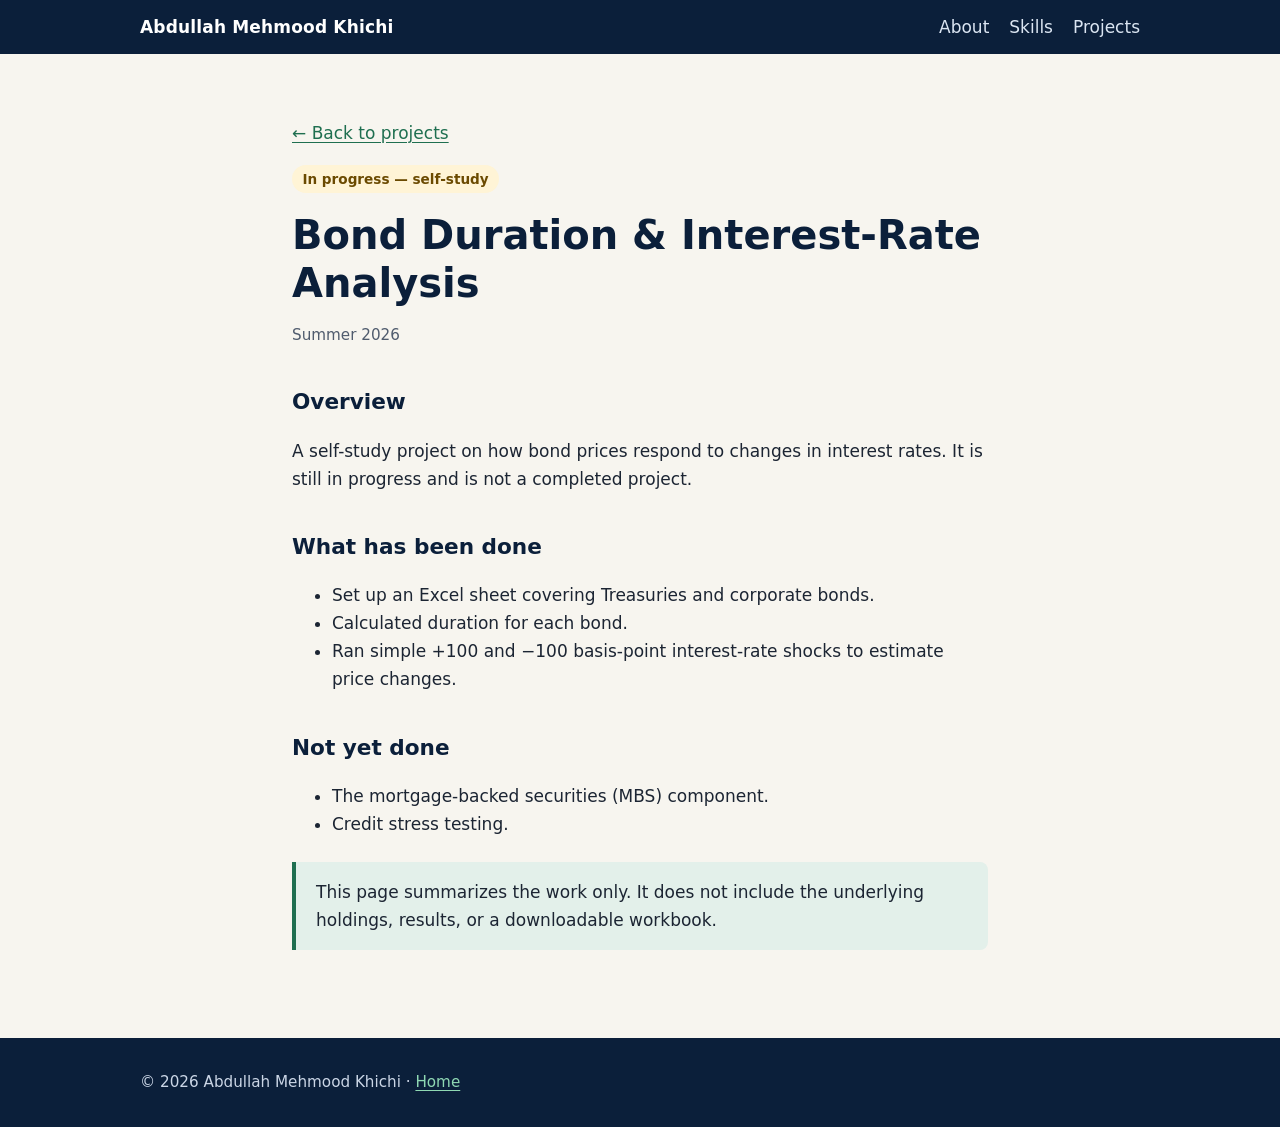
==== projects/bond-duration.html @ 3538b2a5 "Add portfolio site Co-Authored-By: Claude Sonnet 5.5 <noreply@anthropic.com>" ====
<!DOCTYPE html>
<html lang="en">
<head>
<meta charset="utf-8">
<meta name="viewport" content="width=device-width, initial-scale=1">
<title>Bond Duration &amp; Interest-Rate Analysis | Abdullah Mehmood Khichi</title>
<link rel="stylesheet" href="../styles.css">
</head>
<body>
<a class="skip" href="#main">Skip to content</a>
<header class="site">
  <div class="bar">
    <a class="brand" href="../index.html">Abdullah Mehmood Khichi</a>
    <nav aria-label="Main">
      <ul>
        <li><a href="../index.html#about">About</a></li>
        <li><a href="../index.html#skills">Skills</a></li>
        <li><a href="../index.html#projects">Projects</a></li>
      </ul>
    </nav>
  </div>
</header>
<main id="main">
<article class="page">
  <p><a href="../index.html#projects">← Back to projects</a></p>
  <span class="tag wip">In progress — self-study</span>
  <h1>Bond Duration &amp; Interest-Rate Analysis</h1>
  <p class="meta">Summer 2026</p>

  <h2>Overview</h2>
  <p>A self-study project on how bond prices respond to changes in interest rates. It is still in progress and is not a completed project.</p>

  <h2>What has been done</h2>
  <ul>
    <li>Set up an Excel sheet covering Treasuries and corporate bonds.</li>
    <li>Calculated duration for each bond.</li>
    <li>Ran simple +100 and −100 basis-point interest-rate shocks to estimate price changes.</li>
  </ul>

  <h2>Not yet done</h2>
  <ul>
    <li>The mortgage-backed securities (MBS) component.</li>
    <li>Credit stress testing.</li>
  </ul>

  <div class="note">This page summarizes the work only. It does not include the underlying holdings, results, or a downloadable workbook.</div>
</article>
</main>
<footer><div class="wrap">© 2026 Abdullah Mehmood Khichi · <a href="../index.html">Home</a></div></footer>
</body>
</html>
---- styles.css ----
:root{--navy:#0b1f3a;--navy-2:#16325c;--paper:#f7f5ef;--card:#ffffff;--ink:#1c2533;--muted:#505c6e;--green:#1f6f50;--green-soft:#e3f0ea;--line:#d9d6cc;--max:1040px}
*{box-sizing:border-box}
html{scroll-behavior:smooth;scroll-padding-top:5rem}
body{margin:0;background:var(--paper);color:var(--ink);font:1.0625rem/1.65 system-ui,-apple-system,"Segoe UI",Roboto,sans-serif}
a{color:var(--green);text-underline-offset:3px}
a:hover{color:var(--navy)}
:focus-visible{outline:3px solid #2d8f6a;outline-offset:3px;border-radius:3px}
.skip{position:absolute;left:-999px;top:0;background:var(--green);color:#fff;padding:.6rem 1rem;z-index:20}
.skip:focus{left:0}
header.site{position:sticky;top:0;background:var(--navy);z-index:10}
.bar{max-width:var(--max);margin:0 auto;padding:.8rem 1.25rem;display:flex;flex-wrap:wrap;gap:.5rem 1.5rem;align-items:center;justify-content:space-between}
.brand{color:#fff;font-weight:700;text-decoration:none;letter-spacing:.01em}
nav ul{list-style:none;margin:0;padding:0;display:flex;gap:1.25rem;flex-wrap:wrap}
nav a{color:#dbe5f2;text-decoration:none;padding:.25rem 0;border-bottom:2px solid transparent}
nav a:hover,nav a[aria-current]{color:#fff;border-color:#6fcf9f}
.wrap{max-width:var(--max);margin:0 auto;padding:0 1.25rem}
.hero{background:var(--navy);color:#fff;padding:5rem 0 4.5rem}
.eyebrow{color:#8fd8b3;font-weight:600;letter-spacing:.12em;text-transform:uppercase;font-size:.85rem;margin:0 0 .75rem}
.hero h1{font-size:clamp(2.2rem,6vw,3.6rem);line-height:1.1;margin:0 0 1.25rem}
.hero p.lead{font-size:clamp(1.1rem,2.4vw,1.35rem);max-width:46rem;margin:0 0 2rem;color:#e6edf7}
.btn{display:inline-block;padding:.7rem 1.3rem;border-radius:6px;font-weight:600;text-decoration:none;border:2px solid #6fcf9f;color:#fff;margin:0 .6rem .6rem 0}
.btn.primary{background:#6fcf9f;color:var(--navy)}
.btn:hover{background:#fff;color:var(--navy);border-color:#fff}
section{padding:4rem 0}
section h2{font-size:1.9rem;color:var(--navy);margin:0 0 .4rem}
section h2::after{content:"";display:block;width:3rem;height:4px;background:var(--green);margin-top:.5rem;border-radius:2px}
.intro{color:var(--muted);margin:1rem 0 2rem;max-width:44rem}
.grid{display:grid;gap:1.25rem;grid-template-columns:repeat(auto-fit,minmax(260px,1fr))}
.card{background:var(--card);border:1px solid var(--line);border-radius:10px;padding:1.5rem}
.card h3{margin:0 0 .75rem;color:var(--navy);font-size:1.15rem}
.card ul{margin:0;padding-left:1.15rem}
.card li{margin:.35rem 0}
.alt{background:#fff;border-block:1px solid var(--line)}
.tag{display:inline-block;background:var(--green-soft);color:#14573d;font-size:.85rem;font-weight:600;padding:.2rem .65rem;border-radius:999px;margin:0 .4rem .6rem 0}
.tag.wip{background:#fff4d6;color:#6b4a00}
.meta{color:var(--muted);font-size:.95rem;margin:0 0 .75rem}
footer{background:var(--navy);color:#cbd6e6;padding:2rem 0;font-size:.95rem}
footer a{color:#8fd8b3}
article.page{max-width:46rem;margin:0 auto;padding:3rem 1.25rem 4rem}
article.page h1{color:var(--navy);font-size:clamp(1.8rem,5vw,2.5rem);line-height:1.2;margin:.5rem 0 1rem}
article.page h2{font-size:1.35rem;color:var(--navy);margin:2.25rem 0 .5rem}
article.page h2::after{display:none}
.note{background:var(--green-soft);border-left:4px solid var(--green);padding:1rem 1.25rem;border-radius:0 8px 8px 0;margin:1.5rem 0}
@media (max-width:600px){section{padding:3rem 0}.hero{padding:3.5rem 0 3rem}.bar{flex-direction:column;align-items:flex-start}}
@media (prefers-reduced-motion:reduce){html{scroll-behavior:auto}}
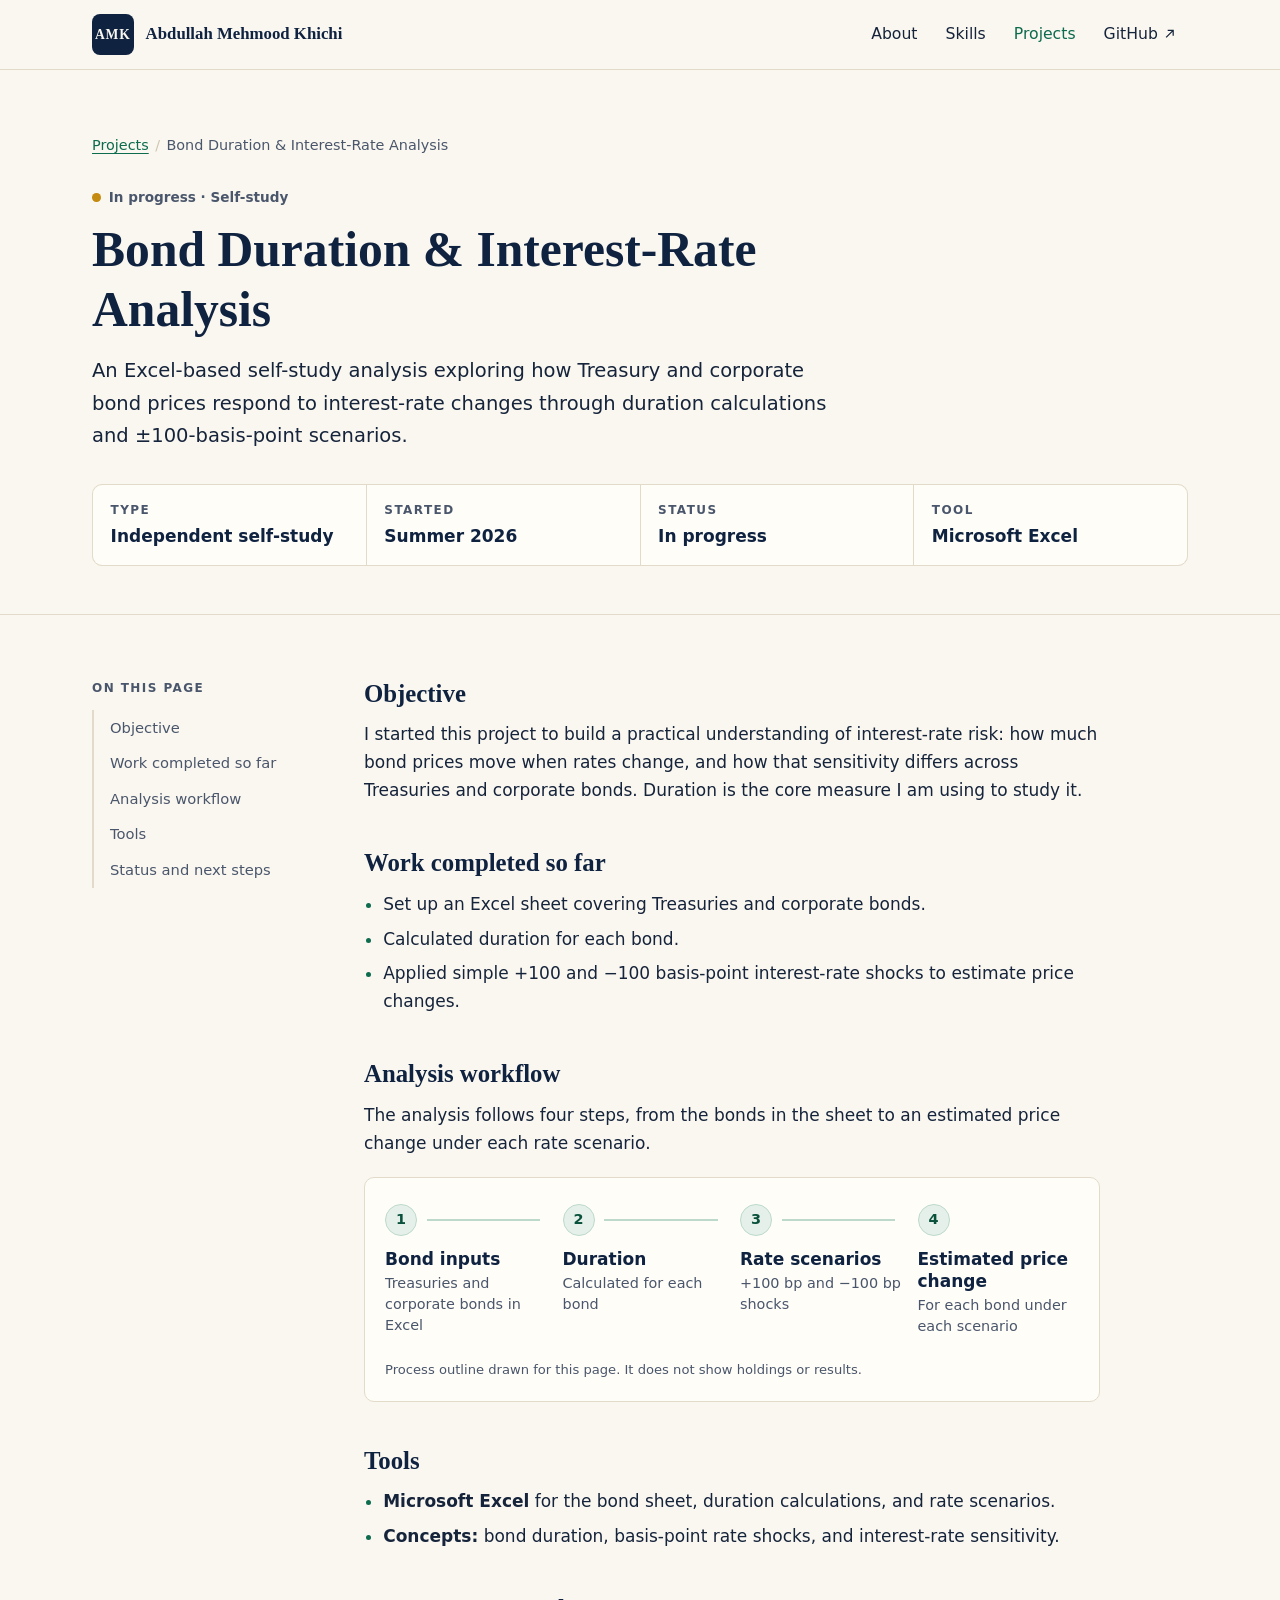
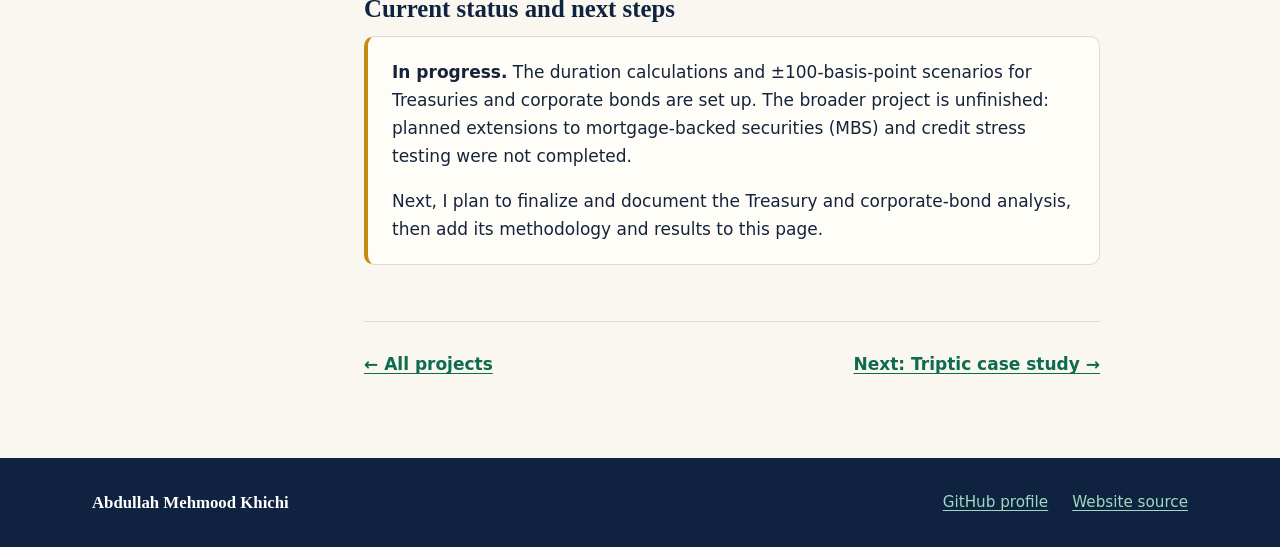
==== commit 0fe29ffd: "Redesign portfolio and expand project case studies Co-Authored-By: Claude Opus 5.5 <noreply@anthropi" ====
--- a/projects/bond-duration.html
+++ b/projects/bond-duration.html
@@ -4,48 +4,124 @@
 <meta charset="utf-8">
 <meta name="viewport" content="width=device-width, initial-scale=1">
 <title>Bond Duration &amp; Interest-Rate Analysis | Abdullah Mehmood Khichi</title>
+<meta name="description" content="Case study: an in-progress Excel self-study on how Treasury and corporate bond prices respond to interest-rate changes.">
+<link rel="icon" href="../favicon.svg" type="image/svg+xml">
 <link rel="stylesheet" href="../styles.css">
 </head>
 <body>
-<a class="skip" href="#main">Skip to content</a>
-<header class="site">
-  <div class="bar">
-    <a class="brand" href="../index.html">Abdullah Mehmood Khichi</a>
-    <nav aria-label="Main">
-      <ul>
+<a class="skip-link" href="#main">Skip to content</a>
+
+<header class="site-header">
+  <div class="container header-inner">
+    <a class="brand" href="../index.html">
+      <span class="monogram" aria-hidden="true">AMK</span>
+      <span class="brand-name">Abdullah Mehmood Khichi</span>
+    </a>
+    <nav aria-label="Primary">
+      <ul class="nav-list">
         <li><a href="../index.html#about">About</a></li>
         <li><a href="../index.html#skills">Skills</a></li>
-        <li><a href="../index.html#projects">Projects</a></li>
+        <li><a href="../index.html#projects" aria-current="page">Projects</a></li>
+        <li><a href="https://github.com/abdullahmehmood171">GitHub <svg viewBox="0 0 16 16" fill="none" stroke="currentColor" stroke-width="1.6" aria-hidden="true"><path d="M6 3h7v7M13 3 4 12"/></svg></a></li>
       </ul>
     </nav>
   </div>
 </header>
+
 <main id="main">
-<article class="page">
-  <p><a href="../index.html#projects">← Back to projects</a></p>
-  <span class="tag wip">In progress — self-study</span>
-  <h1>Bond Duration &amp; Interest-Rate Analysis</h1>
-  <p class="meta">Summer 2026</p>
+  <div class="case-hero">
+    <div class="container">
+      <nav class="breadcrumb" aria-label="Breadcrumb">
+        <ol>
+          <li><a href="../index.html#projects">Projects</a></li>
+          <li aria-current="page">Bond Duration &amp; Interest-Rate Analysis</li>
+        </ol>
+      </nav>
+      <p class="status status-progress">In progress · Self-study</p>
+      <h1>Bond Duration &amp; Interest-Rate Analysis</h1>
+      <p class="case-lede">An Excel-based self-study analysis exploring how Treasury and corporate bond prices respond to interest-rate changes through duration calculations and ±100-basis-point scenarios.</p>
+      <dl class="facts">
+        <div><dt>Type</dt><dd>Independent self-study</dd></div>
+        <div><dt>Started</dt><dd>Summer 2026</dd></div>
+        <div><dt>Status</dt><dd>In progress</dd></div>
+        <div><dt>Tool</dt><dd>Microsoft Excel</dd></div>
+      </dl>
+    </div>
+  </div>
 
-  <h2>Overview</h2>
-  <p>A self-study project on how bond prices respond to changes in interest rates. It is still in progress and is not a completed project.</p>
+  <div class="container case-layout">
+    <nav class="toc" aria-label="On this page">
+      <p>On this page</p>
+      <ol>
+        <li><a href="#objective">Objective</a></li>
+        <li><a href="#work">Work completed so far</a></li>
+        <li><a href="#workflow">Analysis workflow</a></li>
+        <li><a href="#tools">Tools</a></li>
+        <li><a href="#status">Status and next steps</a></li>
+      </ol>
+    </nav>
 
-  <h2>What has been done</h2>
-  <ul>
-    <li>Set up an Excel sheet covering Treasuries and corporate bonds.</li>
-    <li>Calculated duration for each bond.</li>
-    <li>Ran simple +100 and −100 basis-point interest-rate shocks to estimate price changes.</li>
-  </ul>
+    <div class="case-content">
+      <section class="case-section" id="objective" aria-labelledby="objective-h">
+        <h2 id="objective-h">Objective</h2>
+        <p>I started this project to build a practical understanding of interest-rate risk: how much bond prices move when rates change, and how that sensitivity differs across Treasuries and corporate bonds. Duration is the core measure I am using to study it.</p>
+      </section>
 
-  <h2>Not yet done</h2>
-  <ul>
-    <li>The mortgage-backed securities (MBS) component.</li>
-    <li>Credit stress testing.</li>
-  </ul>
+      <section class="case-section" id="work" aria-labelledby="work-h">
+        <h2 id="work-h">Work completed so far</h2>
+        <ul>
+          <li>Set up an Excel sheet covering Treasuries and corporate bonds.</li>
+          <li>Calculated duration for each bond.</li>
+          <li>Applied simple +100 and −100 basis-point interest-rate shocks to estimate price changes.</li>
+        </ul>
+      </section>
 
-  <div class="note">This page summarizes the work only. It does not include the underlying holdings, results, or a downloadable workbook.</div>
-</article>
+      <section class="case-section" id="workflow" aria-labelledby="workflow-h">
+        <h2 id="workflow-h">Analysis workflow</h2>
+        <p>The analysis follows four steps, from the bonds in the sheet to an estimated price change under each rate scenario.</p>
+        <figure class="diagram">
+          <ol class="flow flow-wide">
+            <li><div><strong>Bond inputs</strong><span>Treasuries and corporate bonds in Excel</span></div></li>
+            <li><div><strong>Duration</strong><span>Calculated for each bond</span></div></li>
+            <li><div><strong>Rate scenarios</strong><span>+100 bp and −100 bp shocks</span></div></li>
+            <li><div><strong>Estimated price change</strong><span>For each bond under each scenario</span></div></li>
+          </ol>
+          <figcaption>Process outline drawn for this page. It does not show holdings or results.</figcaption>
+        </figure>
+      </section>
+
+      <section class="case-section" id="tools" aria-labelledby="tools-h">
+        <h2 id="tools-h">Tools</h2>
+        <ul>
+          <li><strong>Microsoft Excel</strong> for the bond sheet, duration calculations, and rate scenarios.</li>
+          <li><strong>Concepts:</strong> bond duration, basis-point rate shocks, and interest-rate sensitivity.</li>
+        </ul>
+      </section>
+
+      <section class="case-section" id="status" aria-labelledby="status-h">
+        <h2 id="status-h">Current status and next steps</h2>
+        <div class="status-panel">
+          <p><strong>In progress.</strong> The duration calculations and ±100-basis-point scenarios for Treasuries and corporate bonds are set up. The broader project is unfinished: planned extensions to mortgage-backed securities (MBS) and credit stress testing were not completed.</p>
+          <p>Next, I plan to finalize and document the Treasury and corporate-bond analysis, then add its methodology and results to this page.</p>
+        </div>
+      </section>
+
+      <nav class="case-nav" aria-label="Project navigation">
+        <a href="../index.html#projects">← All projects</a>
+        <a href="triptic.html">Next: Triptic case study →</a>
+      </nav>
+    </div>
+  </div>
 </main>
-<footer><div class="wrap">© 2026 Abdullah Mehmood Khichi · <a href="../index.html">Home</a></div></footer>
+
+<footer class="site-footer">
+  <div class="container footer-inner">
+    <p class="footer-name">Abdullah Mehmood Khichi</p>
+    <ul class="footer-links">
+      <li><a href="https://github.com/abdullahmehmood171">GitHub profile</a></li>
+      <li><a href="https://github.com/abdullahmehmood171/abdullahmehmood171.github.io">Website source</a></li>
+    </ul>
+  </div>
+</footer>
 </body>
 </html>
--- a/styles.css
+++ b/styles.css
@@ -1,45 +1,280 @@
-:root{--navy:#0b1f3a;--navy-2:#16325c;--paper:#f7f5ef;--card:#ffffff;--ink:#1c2533;--muted:#505c6e;--green:#1f6f50;--green-soft:#e3f0ea;--line:#d9d6cc;--max:1040px}
-*{box-sizing:border-box}
-html{scroll-behavior:smooth;scroll-padding-top:5rem}
-body{margin:0;background:var(--paper);color:var(--ink);font:1.0625rem/1.65 system-ui,-apple-system,"Segoe UI",Roboto,sans-serif}
-a{color:var(--green);text-underline-offset:3px}
-a:hover{color:var(--navy)}
-:focus-visible{outline:3px solid #2d8f6a;outline-offset:3px;border-radius:3px}
-.skip{position:absolute;left:-999px;top:0;background:var(--green);color:#fff;padding:.6rem 1rem;z-index:20}
-.skip:focus{left:0}
-header.site{position:sticky;top:0;background:var(--navy);z-index:10}
-.bar{max-width:var(--max);margin:0 auto;padding:.8rem 1.25rem;display:flex;flex-wrap:wrap;gap:.5rem 1.5rem;align-items:center;justify-content:space-between}
-.brand{color:#fff;font-weight:700;text-decoration:none;letter-spacing:.01em}
-nav ul{list-style:none;margin:0;padding:0;display:flex;gap:1.25rem;flex-wrap:wrap}
-nav a{color:#dbe5f2;text-decoration:none;padding:.25rem 0;border-bottom:2px solid transparent}
-nav a:hover,nav a[aria-current]{color:#fff;border-color:#6fcf9f}
-.wrap{max-width:var(--max);margin:0 auto;padding:0 1.25rem}
-.hero{background:var(--navy);color:#fff;padding:5rem 0 4.5rem}
-.eyebrow{color:#8fd8b3;font-weight:600;letter-spacing:.12em;text-transform:uppercase;font-size:.85rem;margin:0 0 .75rem}
-.hero h1{font-size:clamp(2.2rem,6vw,3.6rem);line-height:1.1;margin:0 0 1.25rem}
-.hero p.lead{font-size:clamp(1.1rem,2.4vw,1.35rem);max-width:46rem;margin:0 0 2rem;color:#e6edf7}
-.btn{display:inline-block;padding:.7rem 1.3rem;border-radius:6px;font-weight:600;text-decoration:none;border:2px solid #6fcf9f;color:#fff;margin:0 .6rem .6rem 0}
-.btn.primary{background:#6fcf9f;color:var(--navy)}
-.btn:hover{background:#fff;color:var(--navy);border-color:#fff}
-section{padding:4rem 0}
-section h2{font-size:1.9rem;color:var(--navy);margin:0 0 .4rem}
-section h2::after{content:"";display:block;width:3rem;height:4px;background:var(--green);margin-top:.5rem;border-radius:2px}
-.intro{color:var(--muted);margin:1rem 0 2rem;max-width:44rem}
-.grid{display:grid;gap:1.25rem;grid-template-columns:repeat(auto-fit,minmax(260px,1fr))}
-.card{background:var(--card);border:1px solid var(--line);border-radius:10px;padding:1.5rem}
-.card h3{margin:0 0 .75rem;color:var(--navy);font-size:1.15rem}
-.card ul{margin:0;padding-left:1.15rem}
-.card li{margin:.35rem 0}
-.alt{background:#fff;border-block:1px solid var(--line)}
-.tag{display:inline-block;background:var(--green-soft);color:#14573d;font-size:.85rem;font-weight:600;padding:.2rem .65rem;border-radius:999px;margin:0 .4rem .6rem 0}
-.tag.wip{background:#fff4d6;color:#6b4a00}
-.meta{color:var(--muted);font-size:.95rem;margin:0 0 .75rem}
-footer{background:var(--navy);color:#cbd6e6;padding:2rem 0;font-size:.95rem}
-footer a{color:#8fd8b3}
-article.page{max-width:46rem;margin:0 auto;padding:3rem 1.25rem 4rem}
-article.page h1{color:var(--navy);font-size:clamp(1.8rem,5vw,2.5rem);line-height:1.2;margin:.5rem 0 1rem}
-article.page h2{font-size:1.35rem;color:var(--navy);margin:2.25rem 0 .5rem}
-article.page h2::after{display:none}
-.note{background:var(--green-soft);border-left:4px solid var(--green);padding:1rem 1.25rem;border-radius:0 8px 8px 0;margin:1.5rem 0}
-@media (max-width:600px){section{padding:3rem 0}.hero{padding:3.5rem 0 3rem}.bar{flex-direction:column;align-items:flex-start}}
-@media (prefers-reduced-motion:reduce){html{scroll-behavior:auto}}
+/* ==========================================================
+   Abdullah Mehmood Khichi — portfolio styles
+   Colors and sizes are defined as variables below.
+   ========================================================== */
+:root {
+  --ivory: #faf7f0;
+  --surface: #fffdf8;
+  --surface-2: #f3eee2;
+  --navy: #0f2240;
+  --ink: #16243b;
+  --muted: #4a566b;
+  --line: #e2dbca;
+  --line-strong: #cfc6b0;
+  --emerald: #0d6b4e;
+  --emerald-dark: #09513b;
+  --emerald-soft: #e5f0ea;
+  --amber-soft: #f8edd3;
+  --amber-ink: #6a4700;
+  --max: 1160px;
+  --radius: 10px;
+  --serif: "Iowan Old Style", "Palatino Linotype", Palatino, "Book Antiqua", Georgia, serif;
+  --sans: system-ui, -apple-system, "Segoe UI", Roboto, "Helvetica Neue", Arial, sans-serif;
+}
+
+*, *::before, *::after { box-sizing: border-box; }
+html { scroll-behavior: smooth; scroll-padding-top: 5.5rem; -webkit-text-size-adjust: 100%; }
+body {
+  margin: 0;
+  background: var(--ivory);
+  color: var(--ink);
+  font: 1.0625rem/1.65 var(--sans);
+}
+img, svg { max-width: 100%; }
+h1, h2, h3 { font-family: var(--serif); color: var(--navy); line-height: 1.2; font-weight: 700; }
+p { margin: 0 0 1rem; }
+a { color: var(--emerald); text-underline-offset: 3px; text-decoration-thickness: 1px; }
+a:hover { color: var(--emerald-dark); text-decoration-thickness: 2px; }
+:focus-visible { outline: 3px solid var(--emerald); outline-offset: 3px; border-radius: 4px; }
+
+.container { width: 100%; max-width: var(--max); margin: 0 auto; padding: 0 1.25rem; }
+@media (min-width: 768px) { .container { padding: 0 2rem; } }
+
+.skip-link {
+  position: absolute; left: 1rem; top: -4rem; z-index: 50;
+  background: var(--navy); color: #fff; padding: .6rem 1rem; border-radius: 6px;
+}
+.skip-link:focus { top: 1rem; color: #fff; }
+
+/* ---------- Header ---------- */
+.site-header {
+  background: rgba(250, 247, 240, .96);
+  border-bottom: 1px solid var(--line);
+  z-index: 20;
+}
+@media (min-width: 768px) {
+  .site-header { position: sticky; top: 0; backdrop-filter: saturate(1.2) blur(6px); }
+}
+.header-inner {
+  display: flex; flex-wrap: wrap; align-items: center; justify-content: space-between;
+  gap: .75rem 2rem; padding-top: .85rem; padding-bottom: .85rem;
+}
+.brand { display: inline-flex; align-items: center; gap: .75rem; text-decoration: none; color: var(--navy); }
+.brand:hover { color: var(--navy); }
+.monogram {
+  display: inline-grid; place-items: center; width: 2.6rem; height: 2.6rem;
+  background: var(--navy); color: var(--ivory); border-radius: 8px;
+  font: 700 .85rem/1 var(--serif); letter-spacing: .06em;
+}
+.brand-name { font: 700 1.05rem/1.2 var(--serif); }
+.nav-list { list-style: none; display: flex; flex-wrap: wrap; gap: .25rem; margin: 0; padding: 0; }
+.nav-list a {
+  display: inline-flex; align-items: center; gap: .35rem;
+  padding: .45rem .75rem; border-radius: 6px;
+  color: var(--ink); text-decoration: none; font-weight: 500; font-size: .98rem;
+}
+.nav-list a:hover { background: var(--surface-2); color: var(--navy); }
+.nav-list a[aria-current="page"] { color: var(--emerald); }
+.nav-list svg { width: .8em; height: .8em; }
+@media (max-width: 560px) {
+  .header-inner { flex-direction: column; align-items: flex-start; }
+  .nav-list { margin-left: -.75rem; }
+}
+
+/* ---------- Buttons & shared bits ---------- */
+.button {
+  display: inline-flex; align-items: center; gap: .5rem;
+  padding: .75rem 1.25rem; border-radius: 8px; border: 1.5px solid transparent;
+  font-weight: 600; text-decoration: none; transition: background-color .15s, border-color .15s, color .15s;
+}
+.button-primary { background: var(--emerald); color: #fff; }
+.button-primary:hover { background: var(--emerald-dark); color: #fff; }
+.button-secondary { border-color: var(--line-strong); color: var(--navy); background: var(--surface); }
+.button-secondary:hover { border-color: var(--navy); color: var(--navy); }
+.button svg { width: 1em; height: 1em; }
+
+.eyebrow {
+  margin: 0 0 .75rem; color: var(--emerald);
+  font-size: .8rem; font-weight: 700; letter-spacing: .14em; text-transform: uppercase;
+}
+.status {
+  display: inline-flex; align-items: center; gap: .5rem; margin: 0 0 .75rem;
+  font-size: .85rem; font-weight: 600; color: var(--muted);
+}
+.status::before { content: ""; width: .55rem; height: .55rem; border-radius: 50%; background: var(--emerald); }
+.status-progress::before { background: #c58a10; }
+
+/* ---------- Hero ---------- */
+.hero { padding: 3.5rem 0 3.5rem; border-bottom: 1px solid var(--line); }
+.hero-grid { display: grid; gap: 2.5rem; align-items: center; }
+@media (min-width: 900px) { .hero-grid { grid-template-columns: minmax(0, 1.55fr) minmax(0, 1fr); gap: 4rem; } .hero { padding: 5rem 0; } }
+.hero h1 { font-size: clamp(2.3rem, 5.6vw, 3.9rem); margin: 0 0 1.25rem; letter-spacing: -.01em; }
+.statement { font-size: clamp(1.1rem, 2vw, 1.3rem); color: var(--ink); max-width: 40rem; margin-bottom: 2rem; }
+.actions { display: flex; flex-wrap: wrap; gap: .75rem; }
+
+.interest-panel {
+  background: var(--navy); color: #e9eef6; border-radius: 14px; padding: 1.75rem;
+}
+.panel-title {
+  margin: 0 0 1rem; font-size: .8rem; letter-spacing: .14em; text-transform: uppercase;
+  font-weight: 700; color: #9fd9c0;
+}
+.interest-list { list-style: none; margin: 0; padding: 0; }
+.interest-list li { display: grid; grid-template-columns: 2.5rem 1fr; gap: 1rem; align-items: start; padding: 1rem 0; }
+.interest-list li + li { border-top: 1px solid rgba(255, 255, 255, .14); }
+.interest-list li:first-child { padding-top: 0; }
+.interest-list li:last-child { padding-bottom: 0; }
+.interest-icon {
+  width: 2.5rem; height: 2.5rem; border-radius: 8px; display: grid; place-items: center;
+  background: rgba(159, 217, 192, .14); color: #9fd9c0;
+}
+.interest-icon svg { width: 1.3rem; height: 1.3rem; }
+.interest-list strong { display: block; color: #fff; font: 700 1.1rem/1.3 var(--serif); }
+.interest-list span { font-size: .95rem; color: #c9d4e3; }
+
+/* ---------- Sections ---------- */
+.section { padding: 4rem 0; }
+@media (min-width: 900px) { .section { padding: 5rem 0; } }
+.section-alt { background: var(--surface); border-block: 1px solid var(--line); }
+.section-head { display: grid; gap: .5rem 3rem; margin-bottom: 2.25rem; }
+@media (min-width: 900px) { .section-head { grid-template-columns: minmax(0, 1fr) minmax(0, 1.4fr); align-items: end; } }
+.section-head h2 { font-size: clamp(1.8rem, 3.4vw, 2.4rem); margin: 0; }
+.section-head p { margin: 0; color: var(--muted); max-width: 38rem; }
+
+/* ---------- Skills ---------- */
+.skills-grid { display: grid; gap: 1.25rem; align-items: start; }
+@media (min-width: 1000px) { .skills-grid { grid-template-columns: repeat(3, minmax(0, 1fr)); } }
+.skill-group {
+  background: var(--surface); border: 1px solid var(--line); border-radius: var(--radius);
+  padding: 1.5rem; transition: border-color .15s;
+}
+.skill-group:hover { border-color: var(--line-strong); }
+.skill-group h3 { display: flex; align-items: center; gap: .65rem; font-size: 1.2rem; margin: 0 0 1rem; }
+.skill-group h3 svg { width: 1.35rem; height: 1.35rem; color: var(--emerald); flex: none; }
+.skill-list { list-style: none; margin: 0; padding: 0; }
+.skill-list li {
+  display: flex; justify-content: space-between; align-items: baseline; gap: 1rem;
+  padding: .6rem 0; border-top: 1px solid var(--line);
+}
+.skill-list li:first-child { border-top: 0; padding-top: 0; }
+.skill-name { font-weight: 500; }
+.skill-detail { display: block; font-size: .9rem; color: var(--muted); font-weight: 400; }
+.skill-level { flex: none; font-size: .85rem; color: var(--muted); }
+
+/* ---------- Projects ---------- */
+.project-list { display: grid; gap: 1.5rem; }
+.project {
+  display: grid; gap: 2rem; background: var(--ivory); border: 1px solid var(--line);
+  border-radius: 14px; padding: 1.75rem; transition: border-color .15s, box-shadow .15s;
+}
+.project:hover { border-color: var(--line-strong); box-shadow: 0 6px 24px rgba(15, 34, 64, .06); }
+@media (min-width: 900px) { .project { grid-template-columns: minmax(0, 1.35fr) minmax(0, 1fr); padding: 2.25rem; gap: 3rem; align-items: center; } }
+.project h3 { font-size: clamp(1.4rem, 2.6vw, 1.75rem); margin: 0 0 .4rem; }
+.project-meta { color: var(--muted); font-size: .95rem; margin-bottom: 1rem; }
+.skills-used { font-size: .95rem; color: var(--muted); margin-bottom: 1.5rem; }
+.skills-used strong { color: var(--ink); font-weight: 600; }
+.project-link { font-weight: 600; }
+.project-link svg { width: 1em; height: 1em; margin-left: .3rem; vertical-align: -.12em; transition: transform .15s; }
+.project-link:hover svg { transform: translateX(3px); }
+
+/* Diagrams (HTML/CSS so text stays readable at any width) */
+.diagram { margin: 0; background: var(--surface); border: 1px solid var(--line); border-radius: var(--radius); padding: 1.25rem; }
+.diagram figcaption { margin-top: 1rem; font-size: .82rem; color: var(--muted); }
+.flow { list-style: none; margin: 0; padding: 0; counter-reset: step; }
+.flow li {
+  position: relative; display: grid; grid-template-columns: 2rem 1fr; gap: .85rem; align-items: start;
+  padding-bottom: 1.1rem;
+}
+.flow li:last-child { padding-bottom: 0; }
+.flow li::before {
+  counter-increment: step; content: counter(step);
+  display: grid; place-items: center; width: 2rem; height: 2rem; border-radius: 50%;
+  background: var(--emerald-soft); color: var(--emerald-dark); font-weight: 700; font-size: .9rem;
+  border: 1px solid #bcd9cb;
+}
+.flow li:not(:last-child)::after {
+  content: ""; position: absolute; left: calc(1rem - 1px); top: 2.1rem; bottom: .15rem;
+  width: 2px; background: #bcd9cb;
+}
+.flow strong { display: block; color: var(--navy); line-height: 1.3; }
+.flow span { display: block; font-size: .9rem; line-height: 1.45; color: var(--muted); margin-top: .15rem; }
+.flow li { align-content: start; }
+@media (min-width: 900px) {
+  .flow-wide { display: grid; grid-template-columns: repeat(4, minmax(0, 1fr)); gap: 1rem; }
+  .flow-wide li { grid-template-columns: 1fr; padding-bottom: 0; gap: .75rem; }
+  .flow-wide li:not(:last-child)::after { left: 2.6rem; right: .4rem; top: calc(1rem - 1px); bottom: auto; width: auto; height: 2px; }
+}
+
+.role-map { display: grid; gap: .75rem; }
+.role-core {
+  text-align: center; background: var(--navy); color: #fff; border-radius: 8px; padding: .75rem 1rem;
+  font: 700 1rem/1.3 var(--serif);
+}
+.role-core span { display: block; font: 400 .82rem/1.4 var(--sans); color: #c9d4e3; }
+.role-branches { list-style: none; margin: 0; padding: .75rem 0 0; display: grid; grid-template-columns: repeat(2, minmax(0, 1fr)); gap: .75rem; position: relative; }
+.role-branches::before { content: ""; position: absolute; top: 0; left: 25%; right: 25%; height: .75rem; border: 2px solid #bcd9cb; border-bottom: 0; border-radius: 6px 6px 0 0; }
+.role-branches li {
+  background: var(--emerald-soft); border: 1px solid #bcd9cb; border-radius: 8px; padding: .65rem .8rem;
+  font-size: .88rem; line-height: 1.4; color: var(--muted);
+}
+.role-branches strong { display: block; color: var(--navy); font-size: .95rem; }
+
+/* ---------- Case study pages ---------- */
+.breadcrumb { font-size: .9rem; margin: 0 0 1.5rem; color: var(--muted); }
+.breadcrumb ol { list-style: none; display: flex; flex-wrap: wrap; gap: .4rem; margin: 0; padding: 0; }
+.breadcrumb li + li::before { content: "/"; margin-right: .4rem; color: var(--line-strong); }
+.case-hero { padding: 3rem 0 2.5rem; border-bottom: 1px solid var(--line); }
+@media (min-width: 900px) { .case-hero { padding: 4rem 0 3rem; } }
+.case-hero h1 { font-size: clamp(2rem, 4.6vw, 3.1rem); margin: 0 0 1rem; max-width: 52rem; }
+.case-lede { font-size: clamp(1.08rem, 1.8vw, 1.22rem); max-width: 46rem; margin-bottom: 2rem; }
+.facts { display: grid; grid-template-columns: repeat(2, minmax(0, 1fr)); gap: 1px; margin: 0; background: var(--line); border: 1px solid var(--line); border-radius: var(--radius); overflow: hidden; }
+@media (min-width: 768px) { .facts { grid-template-columns: repeat(4, minmax(0, 1fr)); } }
+.facts div { background: var(--surface); padding: 1rem 1.1rem; }
+.facts dt { font-size: .75rem; font-weight: 700; letter-spacing: .12em; text-transform: uppercase; color: var(--muted); margin-bottom: .25rem; }
+.facts dd { margin: 0; font-weight: 600; color: var(--navy); line-height: 1.4; }
+
+.case-layout { display: grid; gap: 2.5rem; padding-top: 3rem; padding-bottom: 4rem; }
+@media (min-width: 1024px) { .case-layout { grid-template-columns: 13rem minmax(0, 1fr); gap: 4rem; padding-top: 4rem; padding-bottom: 5rem; } }
+.toc { display: none; }
+@media (min-width: 1024px) {
+  .toc { display: block; position: sticky; top: 6rem; align-self: start; font-size: .92rem; }
+  .toc p { font-size: .75rem; font-weight: 700; letter-spacing: .12em; text-transform: uppercase; color: var(--muted); margin-bottom: .75rem; }
+  .toc ol { list-style: none; margin: 0; padding: 0; border-left: 2px solid var(--line); }
+  .toc a { display: block; padding: .35rem 0 .35rem 1rem; margin-left: -2px; border-left: 2px solid transparent; color: var(--muted); text-decoration: none; }
+  .toc a:hover { color: var(--navy); border-left-color: var(--emerald); }
+}
+.case-content { max-width: 46rem; }
+.case-section + .case-section { margin-top: 2.75rem; }
+.case-section h2 { font-size: 1.55rem; margin: 0 0 .75rem; }
+.case-section ul { padding-left: 1.2rem; margin: 0 0 1rem; }
+.case-section li { margin: .4rem 0; }
+.case-section li::marker { color: var(--emerald); }
+.case-section .diagram { margin-top: 1.25rem; }
+
+.contrib-grid { display: grid; gap: 1rem; margin-top: 2.75rem; }
+@media (min-width: 680px) { .contrib-grid { grid-template-columns: repeat(2, minmax(0, 1fr)); } }
+.contrib-grid .case-section { margin: 0; background: var(--surface); border: 1px solid var(--line); border-radius: var(--radius); padding: 1.35rem 1.4rem; }
+.contrib-grid .case-section h2 { font-size: 1.2rem; margin-bottom: .5rem; }
+.contrib-grid p { margin: 0; }
+.contrib-grid + .case-section { margin-top: 2.75rem; }
+
+.status-panel { background: var(--surface); border: 1px solid var(--line); border-left: 4px solid #c58a10; border-radius: var(--radius); padding: 1.35rem 1.5rem; }
+.status-panel.concluded { border-left-color: var(--emerald); }
+.status-panel p:last-child { margin-bottom: 0; }
+
+.case-nav { display: flex; flex-wrap: wrap; justify-content: space-between; gap: 1rem; margin-top: 3.5rem; padding-top: 1.75rem; border-top: 1px solid var(--line); }
+.case-nav a { font-weight: 600; }
+
+/* ---------- Footer ---------- */
+.site-footer { background: var(--navy); color: #c9d4e3; padding: 2rem 0; font-size: .95rem; }
+.footer-inner { display: flex; flex-wrap: wrap; gap: .75rem 2rem; justify-content: space-between; align-items: center; }
+.footer-name { color: #fff; font: 700 1.05rem/1.3 var(--serif); margin: 0; }
+.footer-links { list-style: none; display: flex; flex-wrap: wrap; gap: .5rem 1.5rem; margin: 0; padding: 0; }
+.site-footer a { color: #9fd9c0; }
+.site-footer a:hover { color: #fff; }
+.site-footer :focus-visible { outline-color: #9fd9c0; }
+
+@media (prefers-reduced-motion: reduce) {
+  html { scroll-behavior: auto; }
+  *, *::before, *::after { transition: none !important; }
+}
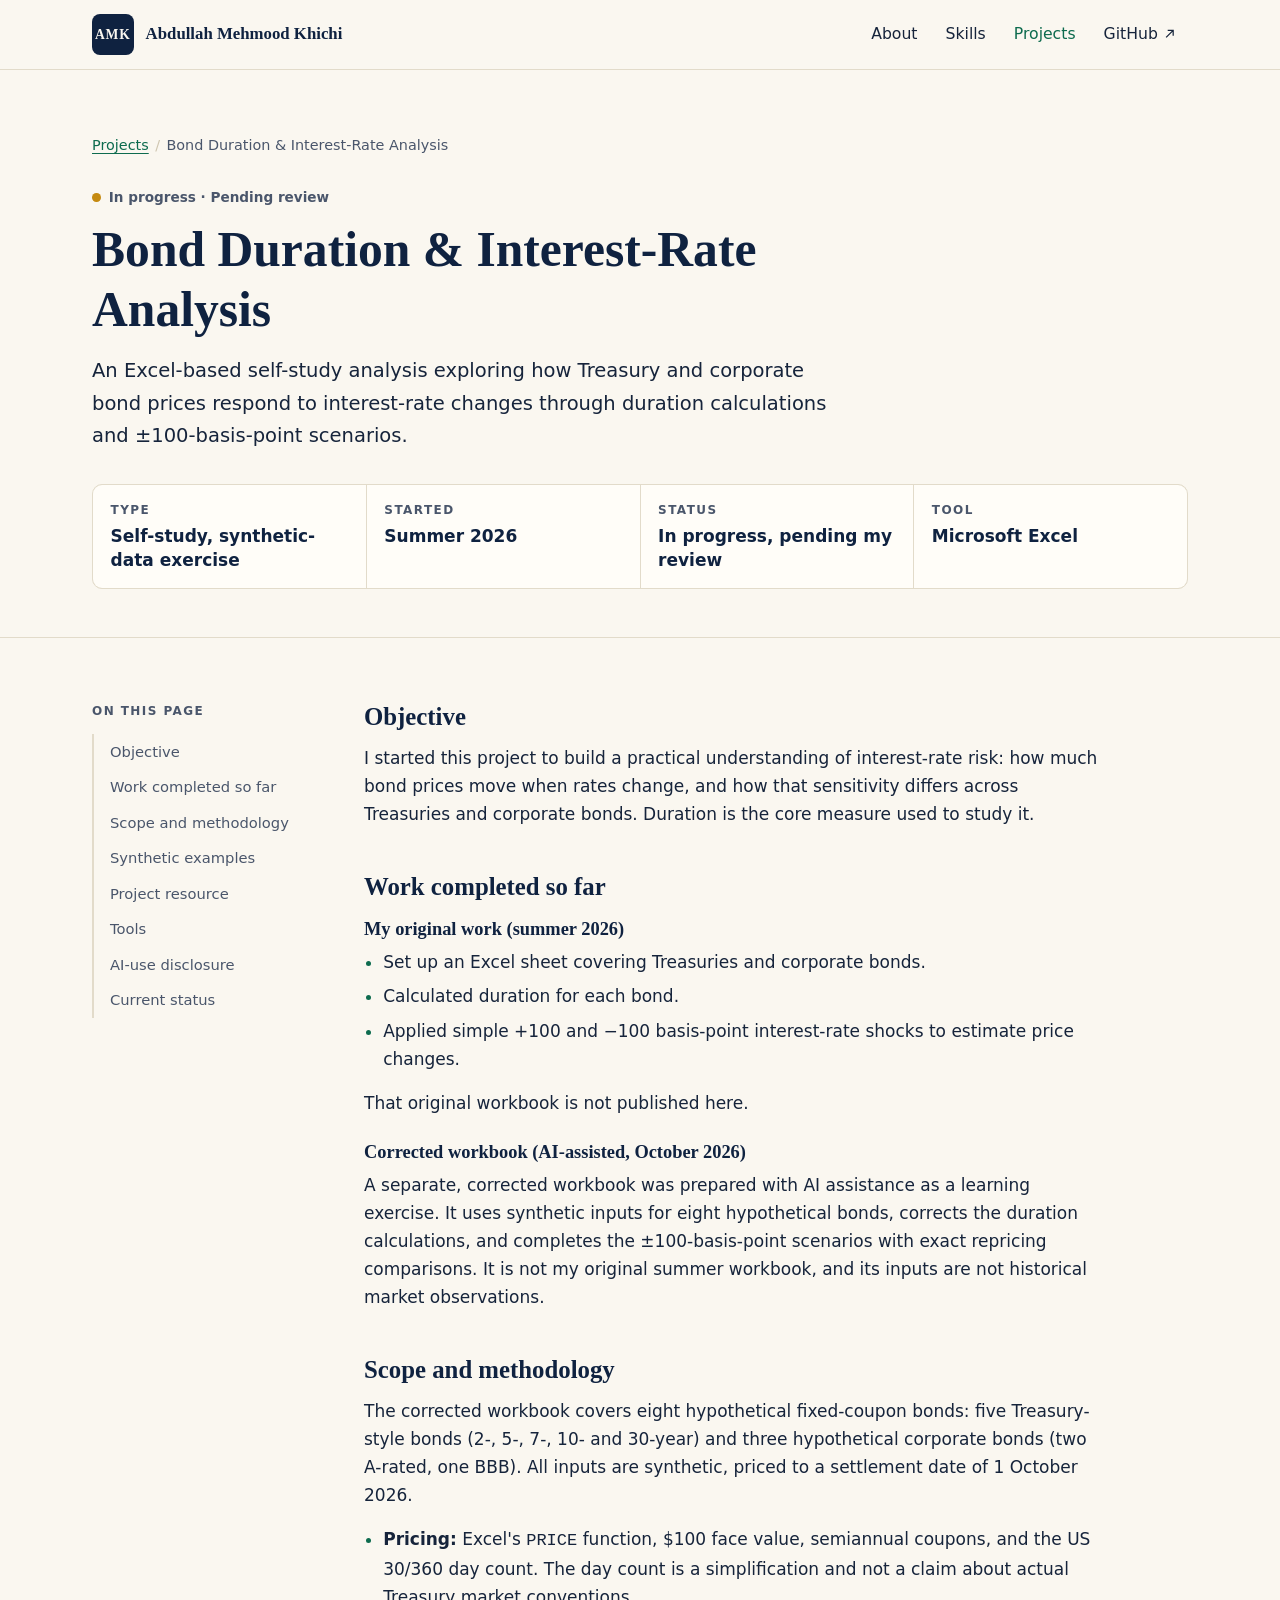
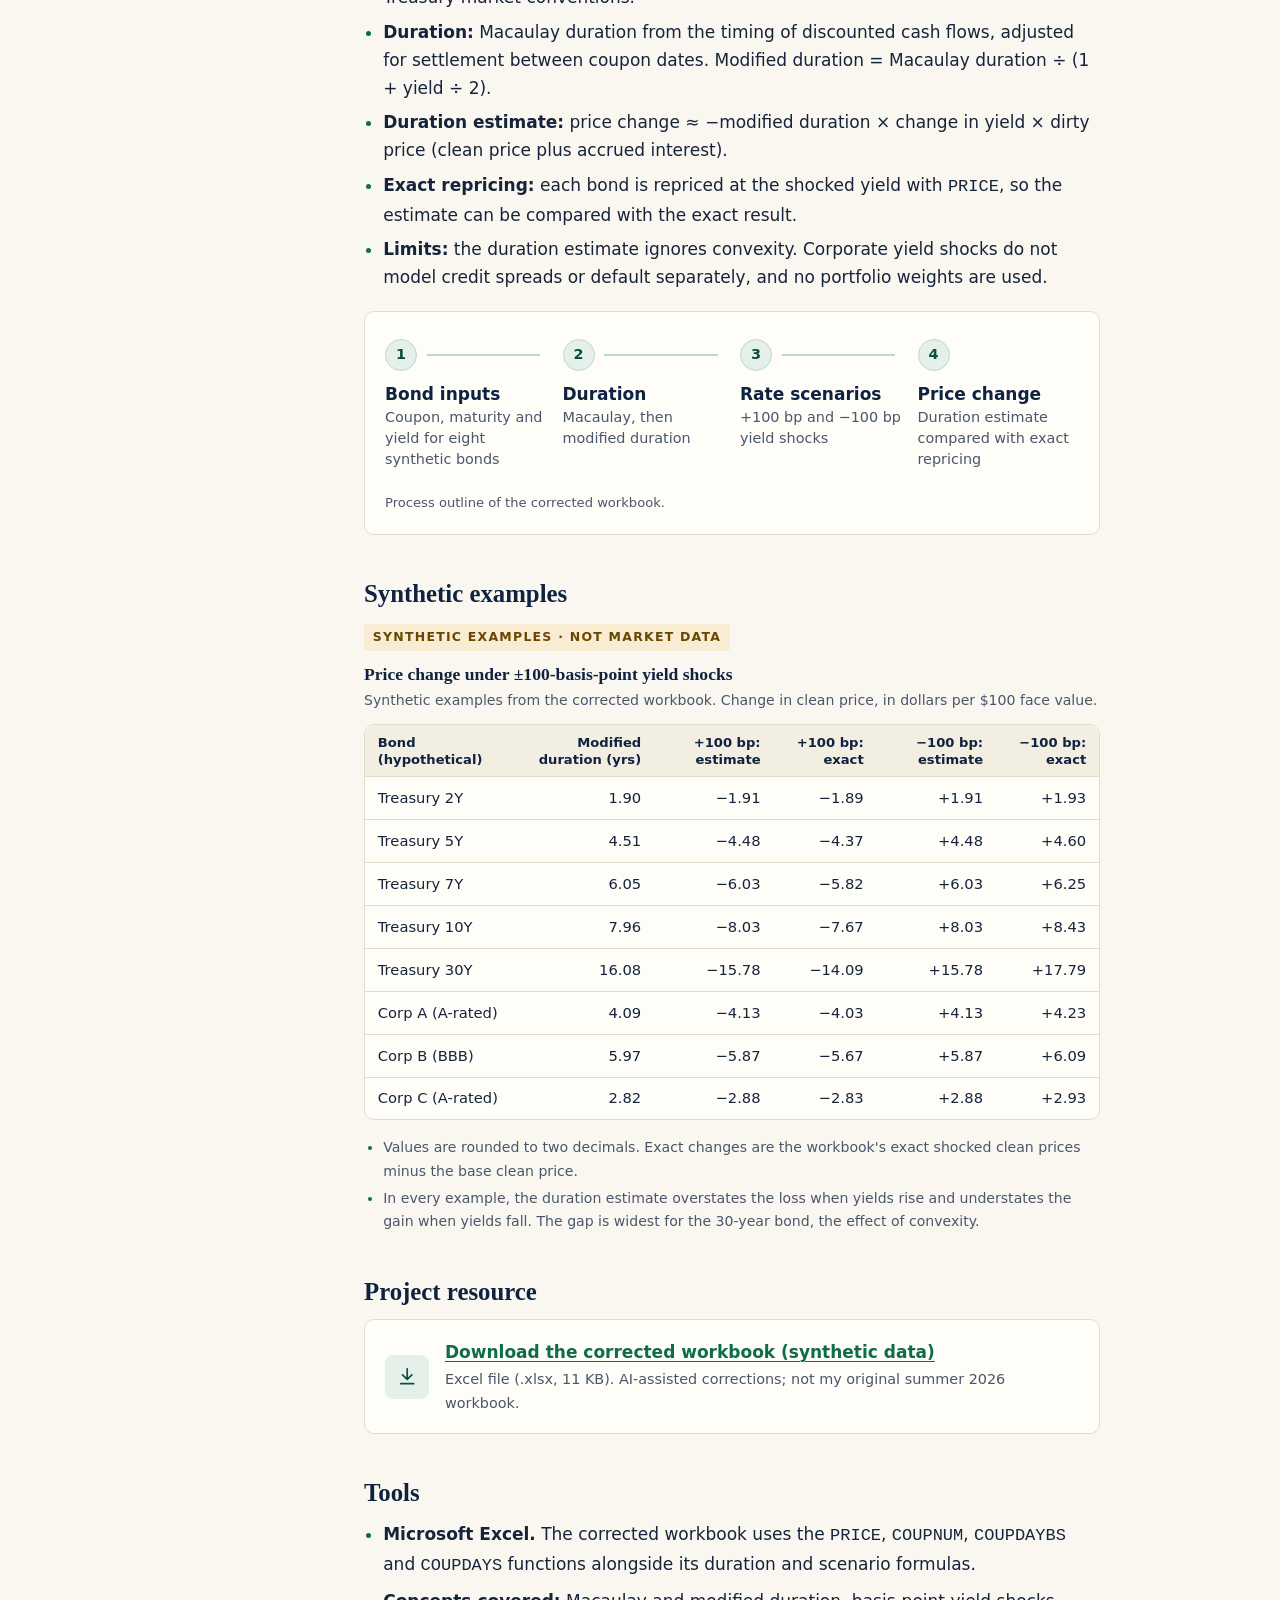
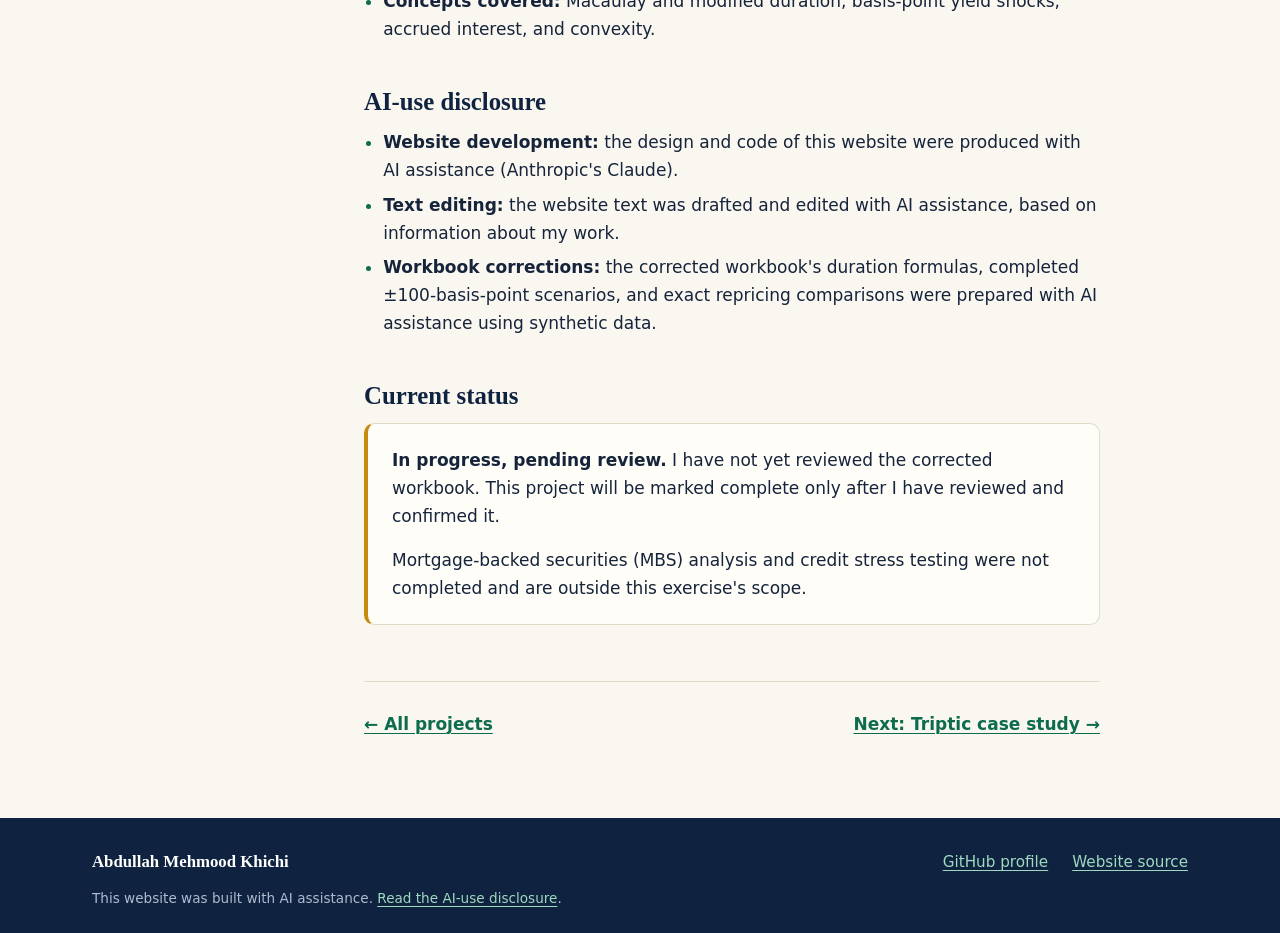
==== commit 2de4172e: "Add corrected synthetic-data bond workbook, methodology, results and AI-use disclosure Co-Authored-B" ====
--- a/projects/bond-duration.html
+++ b/projects/bond-duration.html
@@ -4,7 +4,7 @@
 <meta charset="utf-8">
 <meta name="viewport" content="width=device-width, initial-scale=1">
 <title>Bond Duration &amp; Interest-Rate Analysis | Abdullah Mehmood Khichi</title>
-<meta name="description" content="Case study: an in-progress Excel self-study on how Treasury and corporate bond prices respond to interest-rate changes.">
+<meta name="description" content="Case study: an in-progress Excel self-study on how Treasury and corporate bond prices respond to interest-rate changes, with a corrected synthetic-data workbook.">
 <link rel="icon" href="../favicon.svg" type="image/svg+xml">
 <link rel="stylesheet" href="../styles.css">
 </head>
@@ -37,13 +37,13 @@
           <li aria-current="page">Bond Duration &amp; Interest-Rate Analysis</li>
         </ol>
       </nav>
-      <p class="status status-progress">In progress · Self-study</p>
+      <p class="status status-progress">In progress · Pending review</p>
       <h1>Bond Duration &amp; Interest-Rate Analysis</h1>
       <p class="case-lede">An Excel-based self-study analysis exploring how Treasury and corporate bond prices respond to interest-rate changes through duration calculations and ±100-basis-point scenarios.</p>
       <dl class="facts">
-        <div><dt>Type</dt><dd>Independent self-study</dd></div>
+        <div><dt>Type</dt><dd>Self-study, synthetic-data exercise</dd></div>
         <div><dt>Started</dt><dd>Summer 2026</dd></div>
-        <div><dt>Status</dt><dd>In progress</dd></div>
+        <div><dt>Status</dt><dd>In progress, pending my review</dd></div>
         <div><dt>Tool</dt><dd>Microsoft Excel</dd></div>
       </dl>
     </div>
@@ -55,54 +55,122 @@
       <ol>
         <li><a href="#objective">Objective</a></li>
         <li><a href="#work">Work completed so far</a></li>
-        <li><a href="#workflow">Analysis workflow</a></li>
+        <li><a href="#method">Scope and methodology</a></li>
+        <li><a href="#results">Synthetic examples</a></li>
+        <li><a href="#resource">Project resource</a></li>
         <li><a href="#tools">Tools</a></li>
-        <li><a href="#status">Status and next steps</a></li>
+        <li><a href="#ai-use">AI-use disclosure</a></li>
+        <li><a href="#status">Current status</a></li>
       </ol>
     </nav>
 
     <div class="case-content">
       <section class="case-section" id="objective" aria-labelledby="objective-h">
         <h2 id="objective-h">Objective</h2>
-        <p>I started this project to build a practical understanding of interest-rate risk: how much bond prices move when rates change, and how that sensitivity differs across Treasuries and corporate bonds. Duration is the core measure I am using to study it.</p>
+        <p>I started this project to build a practical understanding of interest-rate risk: how much bond prices move when rates change, and how that sensitivity differs across Treasuries and corporate bonds. Duration is the core measure used to study it.</p>
       </section>
 
       <section class="case-section" id="work" aria-labelledby="work-h">
         <h2 id="work-h">Work completed so far</h2>
+        <h3>My original work (summer 2026)</h3>
         <ul>
           <li>Set up an Excel sheet covering Treasuries and corporate bonds.</li>
           <li>Calculated duration for each bond.</li>
           <li>Applied simple +100 and −100 basis-point interest-rate shocks to estimate price changes.</li>
         </ul>
+        <p>That original workbook is not published here.</p>
+        <h3>Corrected workbook (AI-assisted, October 2026)</h3>
+        <p>A separate, corrected workbook was prepared with AI assistance as a learning exercise. It uses synthetic inputs for eight hypothetical bonds, corrects the duration calculations, and completes the ±100-basis-point scenarios with exact repricing comparisons. It is not my original summer workbook, and its inputs are not historical market observations.</p>
       </section>
 
-      <section class="case-section" id="workflow" aria-labelledby="workflow-h">
-        <h2 id="workflow-h">Analysis workflow</h2>
-        <p>The analysis follows four steps, from the bonds in the sheet to an estimated price change under each rate scenario.</p>
+      <section class="case-section" id="method" aria-labelledby="method-h">
+        <h2 id="method-h">Scope and methodology</h2>
+        <p>The corrected workbook covers eight hypothetical fixed-coupon bonds: five Treasury-style bonds (2-, 5-, 7-, 10- and 30-year) and three hypothetical corporate bonds (two A-rated, one BBB). All inputs are synthetic, priced to a settlement date of 1 October 2026.</p>
+        <ul>
+          <li><strong>Pricing:</strong> Excel's <code>PRICE</code> function, $100 face value, semiannual coupons, and the US 30/360 day count. The day count is a simplification and not a claim about actual Treasury market conventions.</li>
+          <li><strong>Duration:</strong> Macaulay duration from the timing of discounted cash flows, adjusted for settlement between coupon dates. Modified duration = Macaulay duration ÷ (1 + yield ÷ 2).</li>
+          <li><strong>Duration estimate:</strong> price change ≈ −modified duration × change in yield × dirty price (clean price plus accrued interest).</li>
+          <li><strong>Exact repricing:</strong> each bond is repriced at the shocked yield with <code>PRICE</code>, so the estimate can be compared with the exact result.</li>
+          <li><strong>Limits:</strong> the duration estimate ignores convexity. Corporate yield shocks do not model credit spreads or default separately, and no portfolio weights are used.</li>
+        </ul>
         <figure class="diagram">
           <ol class="flow flow-wide">
-            <li><div><strong>Bond inputs</strong><span>Treasuries and corporate bonds in Excel</span></div></li>
-            <li><div><strong>Duration</strong><span>Calculated for each bond</span></div></li>
-            <li><div><strong>Rate scenarios</strong><span>+100 bp and −100 bp shocks</span></div></li>
-            <li><div><strong>Estimated price change</strong><span>For each bond under each scenario</span></div></li>
+            <li><div><strong>Bond inputs</strong><span>Coupon, maturity and yield for eight synthetic bonds</span></div></li>
+            <li><div><strong>Duration</strong><span>Macaulay, then modified duration</span></div></li>
+            <li><div><strong>Rate scenarios</strong><span>+100 bp and −100 bp yield shocks</span></div></li>
+            <li><div><strong>Price change</strong><span>Duration estimate compared with exact repricing</span></div></li>
           </ol>
-          <figcaption>Process outline drawn for this page. It does not show holdings or results.</figcaption>
+          <figcaption>Process outline of the corrected workbook.</figcaption>
         </figure>
+      </section>
+
+      <section class="case-section" id="results" aria-labelledby="results-h">
+        <h2 id="results-h">Synthetic examples</h2>
+        <span class="label-note">Synthetic examples · not market data</span>
+        <p class="table-title" id="results-caption"><strong>Price change under ±100-basis-point yield shocks</strong>Synthetic examples from the corrected workbook. Change in clean price, in dollars per $100 face value.</p>
+        <div class="table-wrap" tabindex="0" role="region" aria-labelledby="results-caption">
+          <table class="results" aria-labelledby="results-caption">
+            <thead>
+              <tr>
+                <th scope="col">Bond (hypothetical)</th>
+                <th scope="col">Modified duration (yrs)</th>
+                <th scope="col">+100 bp: estimate</th>
+                <th scope="col">+100 bp: exact</th>
+                <th scope="col">−100 bp: estimate</th>
+                <th scope="col">−100 bp: exact</th>
+              </tr>
+            </thead>
+            <tbody>
+              <tr><th scope="row">Treasury 2Y</th><td>1.90</td><td>−1.91</td><td>−1.89</td><td>+1.91</td><td>+1.93</td></tr>
+              <tr><th scope="row">Treasury 5Y</th><td>4.51</td><td>−4.48</td><td>−4.37</td><td>+4.48</td><td>+4.60</td></tr>
+              <tr><th scope="row">Treasury 7Y</th><td>6.05</td><td>−6.03</td><td>−5.82</td><td>+6.03</td><td>+6.25</td></tr>
+              <tr><th scope="row">Treasury 10Y</th><td>7.96</td><td>−8.03</td><td>−7.67</td><td>+8.03</td><td>+8.43</td></tr>
+              <tr><th scope="row">Treasury 30Y</th><td>16.08</td><td>−15.78</td><td>−14.09</td><td>+15.78</td><td>+17.79</td></tr>
+              <tr><th scope="row">Corp A (A-rated)</th><td>4.09</td><td>−4.13</td><td>−4.03</td><td>+4.13</td><td>+4.23</td></tr>
+              <tr><th scope="row">Corp B (BBB)</th><td>5.97</td><td>−5.87</td><td>−5.67</td><td>+5.87</td><td>+6.09</td></tr>
+              <tr><th scope="row">Corp C (A-rated)</th><td>2.82</td><td>−2.88</td><td>−2.83</td><td>+2.88</td><td>+2.93</td></tr>
+            </tbody>
+          </table>
+        </div>
+        <ul class="table-notes">
+          <li>Values are rounded to two decimals. Exact changes are the workbook's exact shocked clean prices minus the base clean price.</li>
+          <li>In every example, the duration estimate overstates the loss when yields rise and understates the gain when yields fall. The gap is widest for the 30-year bond, the effect of convexity.</li>
+        </ul>
+      </section>
+
+      <section class="case-section" id="resource" aria-labelledby="resource-h">
+        <h2 id="resource-h">Project resource</h2>
+        <div class="download-card">
+          <span class="download-icon" aria-hidden="true"><svg viewBox="0 0 24 24" fill="none" stroke="currentColor" stroke-width="1.8" stroke-linecap="round" stroke-linejoin="round"><path d="M12 4v11M7 10.5 12 15.5l5-5M5 20h14"/></svg></span>
+          <div>
+            <a href="../downloads/bond_duration_reviewed.xlsx" download>Download the corrected workbook (synthetic data)</a>
+            <p>Excel file (.xlsx, 11 KB). AI-assisted corrections; not my original summer 2026 workbook.</p>
+          </div>
+        </div>
       </section>
 
       <section class="case-section" id="tools" aria-labelledby="tools-h">
         <h2 id="tools-h">Tools</h2>
         <ul>
-          <li><strong>Microsoft Excel</strong> for the bond sheet, duration calculations, and rate scenarios.</li>
-          <li><strong>Concepts:</strong> bond duration, basis-point rate shocks, and interest-rate sensitivity.</li>
+          <li><strong>Microsoft Excel.</strong> The corrected workbook uses the <code>PRICE</code>, <code>COUPNUM</code>, <code>COUPDAYBS</code> and <code>COUPDAYS</code> functions alongside its duration and scenario formulas.</li>
+          <li><strong>Concepts covered:</strong> Macaulay and modified duration, basis-point yield shocks, accrued interest, and convexity.</li>
+        </ul>
+      </section>
+
+      <section class="case-section" id="ai-use" aria-labelledby="ai-use-h">
+        <h2 id="ai-use-h">AI-use disclosure</h2>
+        <ul>
+          <li><strong>Website development:</strong> the design and code of this website were produced with AI assistance (Anthropic's Claude).</li>
+          <li><strong>Text editing:</strong> the website text was drafted and edited with AI assistance, based on information about my work.</li>
+          <li><strong>Workbook corrections:</strong> the corrected workbook's duration formulas, completed ±100-basis-point scenarios, and exact repricing comparisons were prepared with AI assistance using synthetic data.</li>
         </ul>
       </section>
 
       <section class="case-section" id="status" aria-labelledby="status-h">
-        <h2 id="status-h">Current status and next steps</h2>
+        <h2 id="status-h">Current status</h2>
         <div class="status-panel">
-          <p><strong>In progress.</strong> The duration calculations and ±100-basis-point scenarios for Treasuries and corporate bonds are set up. The broader project is unfinished: planned extensions to mortgage-backed securities (MBS) and credit stress testing were not completed.</p>
-          <p>Next, I plan to finalize and document the Treasury and corporate-bond analysis, then add its methodology and results to this page.</p>
+          <p><strong>In progress, pending review.</strong> I have not yet reviewed the corrected workbook. This project will be marked complete only after I have reviewed and confirmed it.</p>
+          <p>Mortgage-backed securities (MBS) analysis and credit stress testing were not completed and are outside this exercise's scope.</p>
         </div>
       </section>
 
@@ -121,6 +189,7 @@
       <li><a href="https://github.com/abdullahmehmood171">GitHub profile</a></li>
       <li><a href="https://github.com/abdullahmehmood171/abdullahmehmood171.github.io">Website source</a></li>
     </ul>
+    <p class="footer-ai">This website was built with AI assistance. <a href="#ai-use">Read the AI-use disclosure</a>.</p>
   </div>
 </footer>
 </body>
--- a/styles.css
+++ b/styles.css
@@ -235,6 +235,7 @@
 
 .case-layout { display: grid; gap: 2.5rem; padding-top: 3rem; padding-bottom: 4rem; }
 @media (min-width: 1024px) { .case-layout { grid-template-columns: 13rem minmax(0, 1fr); gap: 4rem; padding-top: 4rem; padding-bottom: 5rem; } }
+.case-layout > * { min-width: 0; }
 .toc { display: none; }
 @media (min-width: 1024px) {
   .toc { display: block; position: sticky; top: 6rem; align-self: start; font-size: .92rem; }
@@ -264,6 +265,34 @@
 
 .case-nav { display: flex; flex-wrap: wrap; justify-content: space-between; gap: 1rem; margin-top: 3.5rem; padding-top: 1.75rem; border-top: 1px solid var(--line); }
 .case-nav a { font-weight: 600; }
+
+.case-section h3 { font-size: 1.15rem; margin: 1.5rem 0 .5rem; }
+.case-section h3:first-of-type { margin-top: 1rem; }
+.label-note { display: inline-block; font-size: .78rem; font-weight: 700; letter-spacing: .1em; text-transform: uppercase; color: var(--amber-ink); background: var(--amber-soft); padding: .2rem .55rem; border-radius: 4px; margin-bottom: .75rem; }
+
+/* Results table */
+.table-wrap { overflow-x: auto; border: 1px solid var(--line); border-radius: var(--radius); background: var(--surface); margin: 1rem 0; }
+.table-wrap:focus-visible { outline-offset: 2px; }
+.results { width: 100%; border-collapse: collapse; font-size: .92rem; font-variant-numeric: tabular-nums; min-width: 34rem; }
+.table-title { margin: 0 0 -.25rem; color: var(--muted); font-size: .88rem; }
+.table-title strong { display: block; color: var(--navy); font: 700 1.1rem/1.3 var(--serif); margin-bottom: .2rem; }
+.results th, .results td { padding: .55rem .8rem; border-top: 1px solid var(--line); text-align: right; white-space: nowrap; }
+.results th:first-child, .results td:first-child { text-align: left; }
+.results thead th { background: var(--surface-2); color: var(--navy); font-weight: 600; font-size: .82rem; vertical-align: bottom; white-space: normal; line-height: 1.3; }
+.results thead tr:first-child th { border-top: 0; }
+.results tbody th { font-weight: 500; }
+.results tbody tr:hover { background: #f7f3e9; }
+.table-notes { font-size: .88rem; color: var(--muted); }
+.table-notes li { margin: .25rem 0; }
+
+/* Download */
+.download-card { display: grid; grid-template-columns: auto 1fr; gap: 1rem; align-items: center; background: var(--surface); border: 1px solid var(--line); border-radius: var(--radius); padding: 1.1rem 1.25rem; }
+.download-icon { width: 2.75rem; height: 2.75rem; border-radius: 8px; background: var(--emerald-soft); color: var(--emerald-dark); display: grid; place-items: center; }
+.download-icon svg { width: 1.4rem; height: 1.4rem; }
+.download-card a { font-weight: 600; }
+.download-card p { margin: .15rem 0 0; font-size: .9rem; color: var(--muted); }
+
+.footer-ai { flex-basis: 100%; margin: 0; font-size: .85rem; color: #aebbd0; }
 
 /* ---------- Footer ---------- */
 .site-footer { background: var(--navy); color: #c9d4e3; padding: 2rem 0; font-size: .95rem; }
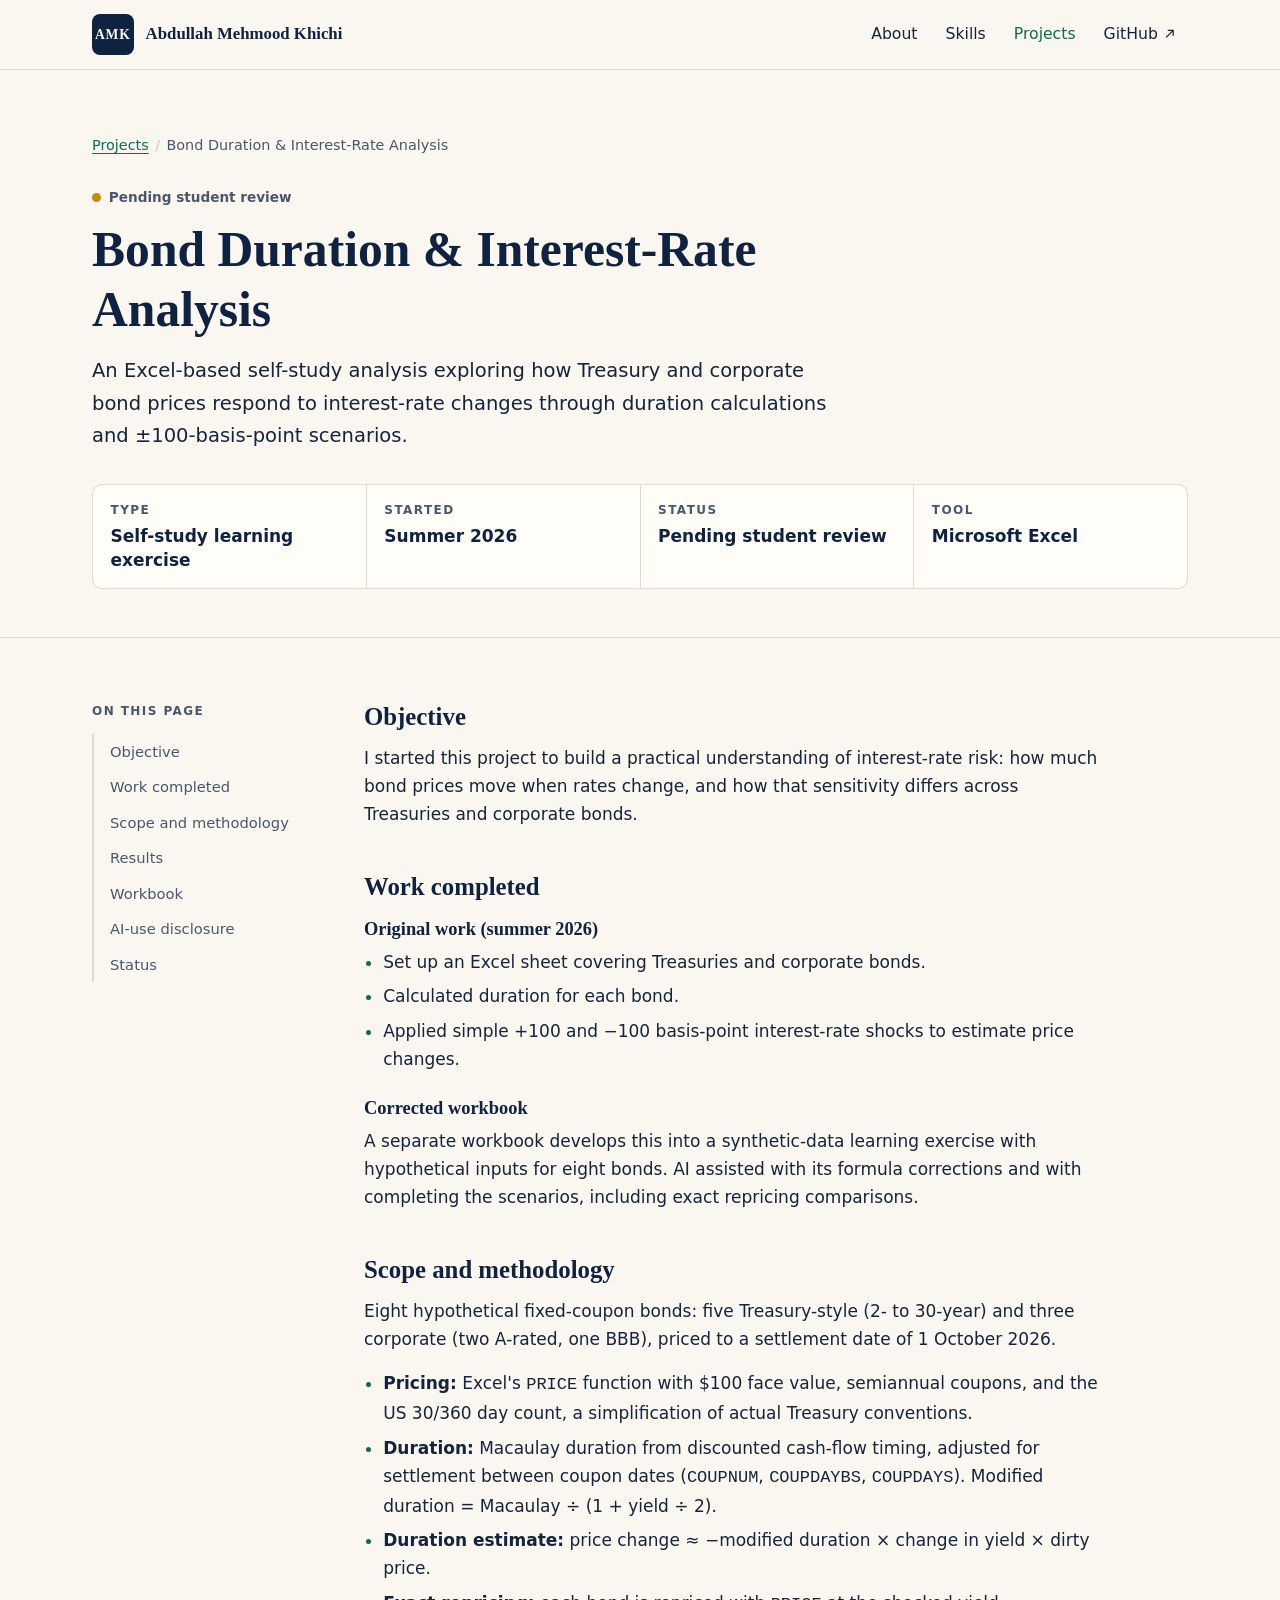
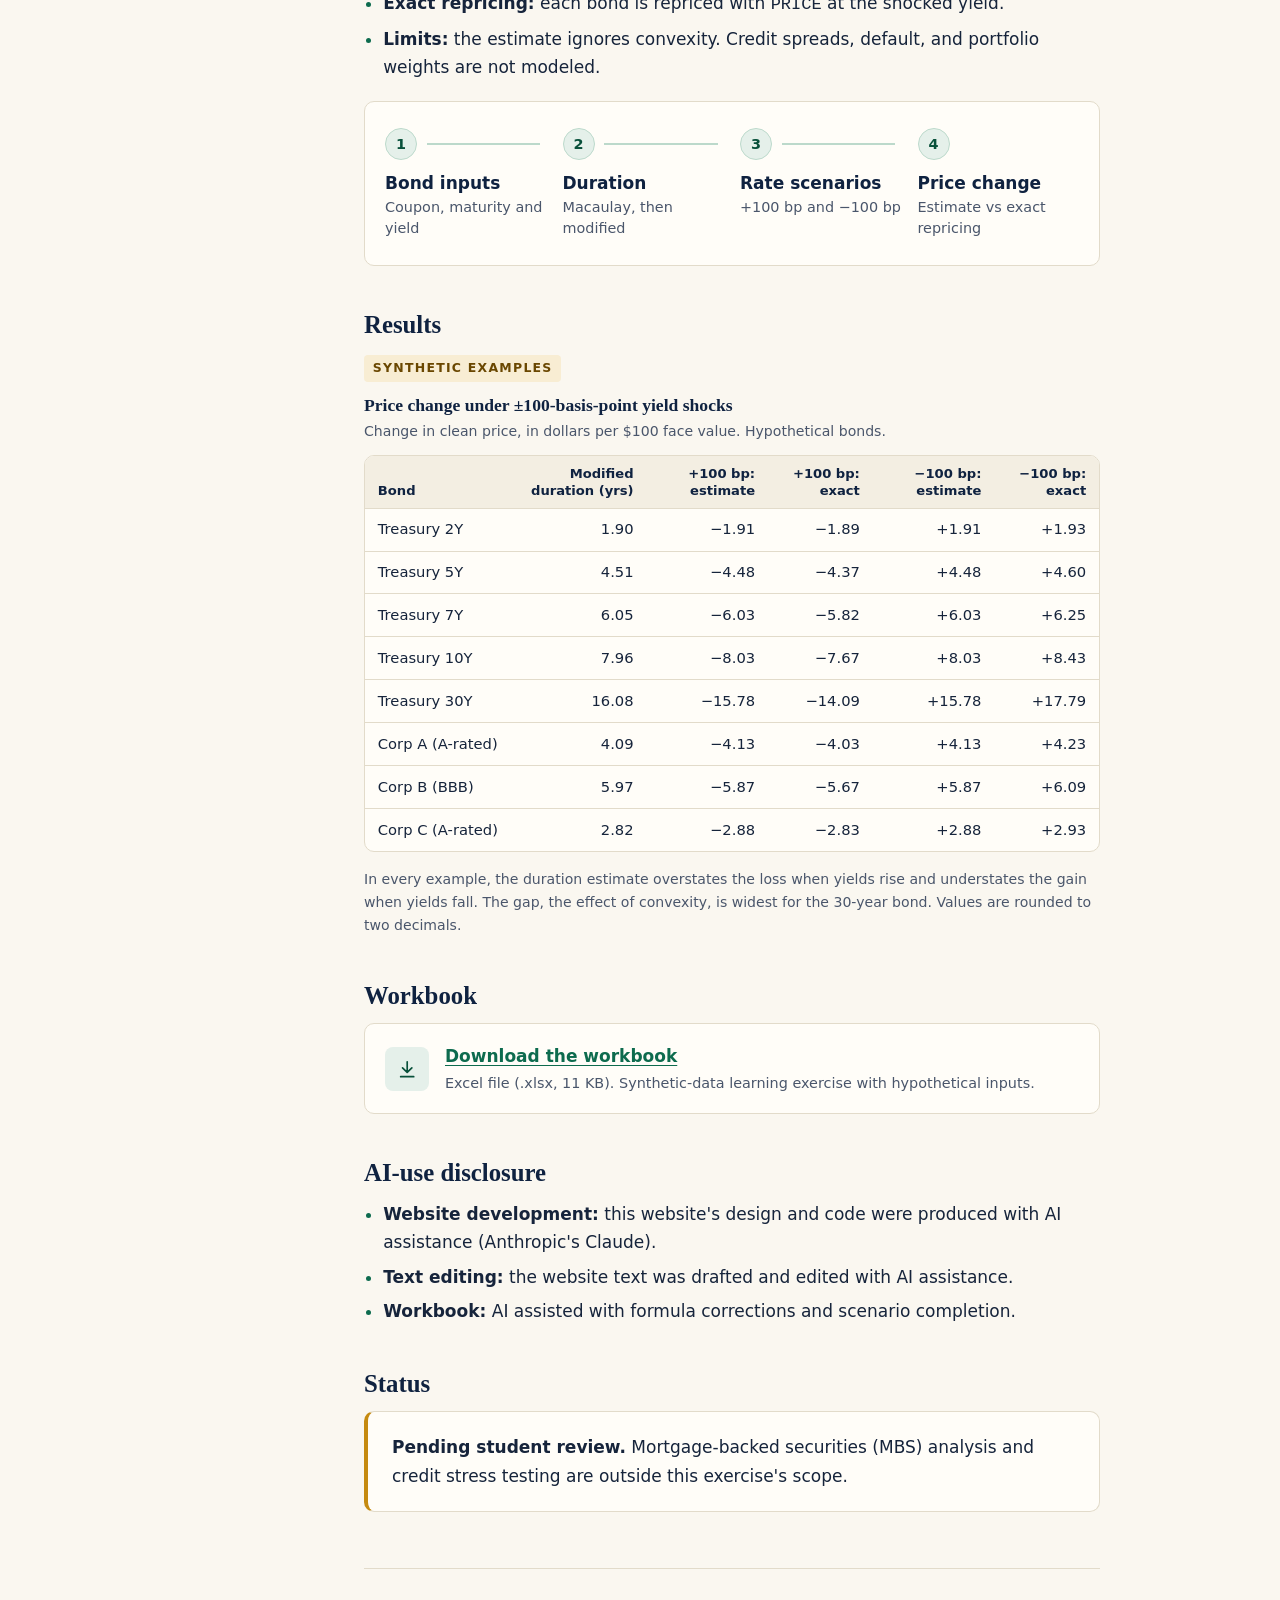
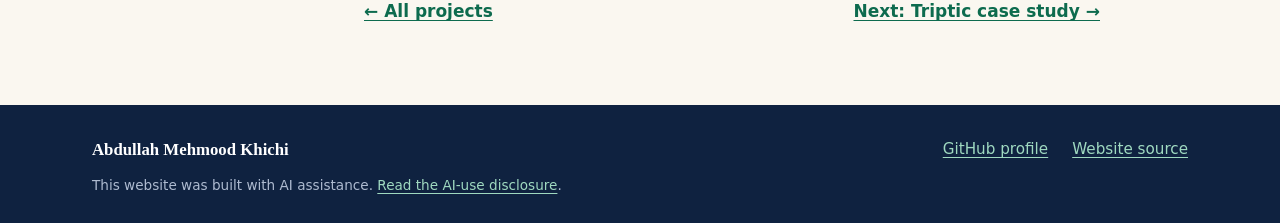
==== commit 4c369703: "Relabel workbook heading, set status to pending student review, tighten bond case study Co-Authored-" ====
--- a/projects/bond-duration.html
+++ b/projects/bond-duration.html
@@ -37,13 +37,13 @@
           <li aria-current="page">Bond Duration &amp; Interest-Rate Analysis</li>
         </ol>
       </nav>
-      <p class="status status-progress">In progress · Pending review</p>
+      <p class="status status-progress">Pending student review</p>
       <h1>Bond Duration &amp; Interest-Rate Analysis</h1>
       <p class="case-lede">An Excel-based self-study analysis exploring how Treasury and corporate bond prices respond to interest-rate changes through duration calculations and ±100-basis-point scenarios.</p>
       <dl class="facts">
-        <div><dt>Type</dt><dd>Self-study, synthetic-data exercise</dd></div>
+        <div><dt>Type</dt><dd>Self-study learning exercise</dd></div>
         <div><dt>Started</dt><dd>Summer 2026</dd></div>
-        <div><dt>Status</dt><dd>In progress, pending my review</dd></div>
+        <div><dt>Status</dt><dd>Pending student review</dd></div>
         <div><dt>Tool</dt><dd>Microsoft Excel</dd></div>
       </dl>
     </div>
@@ -54,65 +54,62 @@
       <p>On this page</p>
       <ol>
         <li><a href="#objective">Objective</a></li>
-        <li><a href="#work">Work completed so far</a></li>
+        <li><a href="#work">Work completed</a></li>
         <li><a href="#method">Scope and methodology</a></li>
-        <li><a href="#results">Synthetic examples</a></li>
-        <li><a href="#resource">Project resource</a></li>
-        <li><a href="#tools">Tools</a></li>
+        <li><a href="#results">Results</a></li>
+        <li><a href="#resource">Workbook</a></li>
         <li><a href="#ai-use">AI-use disclosure</a></li>
-        <li><a href="#status">Current status</a></li>
+        <li><a href="#status">Status</a></li>
       </ol>
     </nav>
 
     <div class="case-content">
       <section class="case-section" id="objective" aria-labelledby="objective-h">
         <h2 id="objective-h">Objective</h2>
-        <p>I started this project to build a practical understanding of interest-rate risk: how much bond prices move when rates change, and how that sensitivity differs across Treasuries and corporate bonds. Duration is the core measure used to study it.</p>
+        <p>I started this project to build a practical understanding of interest-rate risk: how much bond prices move when rates change, and how that sensitivity differs across Treasuries and corporate bonds.</p>
       </section>
 
       <section class="case-section" id="work" aria-labelledby="work-h">
-        <h2 id="work-h">Work completed so far</h2>
-        <h3>My original work (summer 2026)</h3>
+        <h2 id="work-h">Work completed</h2>
+        <h3>Original work (summer 2026)</h3>
         <ul>
           <li>Set up an Excel sheet covering Treasuries and corporate bonds.</li>
           <li>Calculated duration for each bond.</li>
           <li>Applied simple +100 and −100 basis-point interest-rate shocks to estimate price changes.</li>
         </ul>
-        <p>That original workbook is not published here.</p>
-        <h3>Corrected workbook (AI-assisted, October 2026)</h3>
-        <p>A separate, corrected workbook was prepared with AI assistance as a learning exercise. It uses synthetic inputs for eight hypothetical bonds, corrects the duration calculations, and completes the ±100-basis-point scenarios with exact repricing comparisons. It is not my original summer workbook, and its inputs are not historical market observations.</p>
+        <h3>Corrected workbook</h3>
+        <p>A separate workbook develops this into a synthetic-data learning exercise with hypothetical inputs for eight bonds. AI assisted with its formula corrections and with completing the scenarios, including exact repricing comparisons.</p>
       </section>
 
       <section class="case-section" id="method" aria-labelledby="method-h">
         <h2 id="method-h">Scope and methodology</h2>
-        <p>The corrected workbook covers eight hypothetical fixed-coupon bonds: five Treasury-style bonds (2-, 5-, 7-, 10- and 30-year) and three hypothetical corporate bonds (two A-rated, one BBB). All inputs are synthetic, priced to a settlement date of 1 October 2026.</p>
+        <p>Eight hypothetical fixed-coupon bonds: five Treasury-style (2- to 30-year) and three corporate (two A-rated, one BBB), priced to a settlement date of 1 October 2026.</p>
         <ul>
-          <li><strong>Pricing:</strong> Excel's <code>PRICE</code> function, $100 face value, semiannual coupons, and the US 30/360 day count. The day count is a simplification and not a claim about actual Treasury market conventions.</li>
-          <li><strong>Duration:</strong> Macaulay duration from the timing of discounted cash flows, adjusted for settlement between coupon dates. Modified duration = Macaulay duration ÷ (1 + yield ÷ 2).</li>
-          <li><strong>Duration estimate:</strong> price change ≈ −modified duration × change in yield × dirty price (clean price plus accrued interest).</li>
-          <li><strong>Exact repricing:</strong> each bond is repriced at the shocked yield with <code>PRICE</code>, so the estimate can be compared with the exact result.</li>
-          <li><strong>Limits:</strong> the duration estimate ignores convexity. Corporate yield shocks do not model credit spreads or default separately, and no portfolio weights are used.</li>
+          <li><strong>Pricing:</strong> Excel's <code>PRICE</code> function with $100 face value, semiannual coupons, and the US 30/360 day count, a simplification of actual Treasury conventions.</li>
+          <li><strong>Duration:</strong> Macaulay duration from discounted cash-flow timing, adjusted for settlement between coupon dates (<code>COUPNUM</code>, <code>COUPDAYBS</code>, <code>COUPDAYS</code>). Modified duration = Macaulay ÷ (1 + yield ÷ 2).</li>
+          <li><strong>Duration estimate:</strong> price change ≈ −modified duration × change in yield × dirty price.</li>
+          <li><strong>Exact repricing:</strong> each bond is repriced with <code>PRICE</code> at the shocked yield.</li>
+          <li><strong>Limits:</strong> the estimate ignores convexity. Credit spreads, default, and portfolio weights are not modeled.</li>
         </ul>
         <figure class="diagram">
           <ol class="flow flow-wide">
-            <li><div><strong>Bond inputs</strong><span>Coupon, maturity and yield for eight synthetic bonds</span></div></li>
-            <li><div><strong>Duration</strong><span>Macaulay, then modified duration</span></div></li>
-            <li><div><strong>Rate scenarios</strong><span>+100 bp and −100 bp yield shocks</span></div></li>
-            <li><div><strong>Price change</strong><span>Duration estimate compared with exact repricing</span></div></li>
+            <li><div><strong>Bond inputs</strong><span>Coupon, maturity and yield</span></div></li>
+            <li><div><strong>Duration</strong><span>Macaulay, then modified</span></div></li>
+            <li><div><strong>Rate scenarios</strong><span>+100 bp and −100 bp</span></div></li>
+            <li><div><strong>Price change</strong><span>Estimate vs exact repricing</span></div></li>
           </ol>
-          <figcaption>Process outline of the corrected workbook.</figcaption>
         </figure>
       </section>
 
       <section class="case-section" id="results" aria-labelledby="results-h">
-        <h2 id="results-h">Synthetic examples</h2>
-        <span class="label-note">Synthetic examples · not market data</span>
-        <p class="table-title" id="results-caption"><strong>Price change under ±100-basis-point yield shocks</strong>Synthetic examples from the corrected workbook. Change in clean price, in dollars per $100 face value.</p>
+        <h2 id="results-h">Results</h2>
+        <span class="label-note">Synthetic examples</span>
+        <p class="table-title" id="results-caption"><strong>Price change under ±100-basis-point yield shocks</strong>Change in clean price, in dollars per $100 face value. Hypothetical bonds.</p>
         <div class="table-wrap" tabindex="0" role="region" aria-labelledby="results-caption">
           <table class="results" aria-labelledby="results-caption">
             <thead>
               <tr>
-                <th scope="col">Bond (hypothetical)</th>
+                <th scope="col">Bond</th>
                 <th scope="col">Modified duration (yrs)</th>
                 <th scope="col">+100 bp: estimate</th>
                 <th scope="col">+100 bp: exact</th>
@@ -132,45 +129,33 @@
             </tbody>
           </table>
         </div>
-        <ul class="table-notes">
-          <li>Values are rounded to two decimals. Exact changes are the workbook's exact shocked clean prices minus the base clean price.</li>
-          <li>In every example, the duration estimate overstates the loss when yields rise and understates the gain when yields fall. The gap is widest for the 30-year bond, the effect of convexity.</li>
-        </ul>
+        <p class="table-notes">In every example, the duration estimate overstates the loss when yields rise and understates the gain when yields fall. The gap, the effect of convexity, is widest for the 30-year bond. Values are rounded to two decimals.</p>
       </section>
 
       <section class="case-section" id="resource" aria-labelledby="resource-h">
-        <h2 id="resource-h">Project resource</h2>
+        <h2 id="resource-h">Workbook</h2>
         <div class="download-card">
           <span class="download-icon" aria-hidden="true"><svg viewBox="0 0 24 24" fill="none" stroke="currentColor" stroke-width="1.8" stroke-linecap="round" stroke-linejoin="round"><path d="M12 4v11M7 10.5 12 15.5l5-5M5 20h14"/></svg></span>
           <div>
-            <a href="../downloads/bond_duration_reviewed.xlsx" download>Download the corrected workbook (synthetic data)</a>
-            <p>Excel file (.xlsx, 11 KB). AI-assisted corrections; not my original summer 2026 workbook.</p>
+            <a href="../downloads/bond_duration_reviewed.xlsx" download>Download the workbook</a>
+            <p>Excel file (.xlsx, 11 KB). Synthetic-data learning exercise with hypothetical inputs.</p>
           </div>
         </div>
-      </section>
-
-      <section class="case-section" id="tools" aria-labelledby="tools-h">
-        <h2 id="tools-h">Tools</h2>
-        <ul>
-          <li><strong>Microsoft Excel.</strong> The corrected workbook uses the <code>PRICE</code>, <code>COUPNUM</code>, <code>COUPDAYBS</code> and <code>COUPDAYS</code> functions alongside its duration and scenario formulas.</li>
-          <li><strong>Concepts covered:</strong> Macaulay and modified duration, basis-point yield shocks, accrued interest, and convexity.</li>
-        </ul>
       </section>
 
       <section class="case-section" id="ai-use" aria-labelledby="ai-use-h">
         <h2 id="ai-use-h">AI-use disclosure</h2>
         <ul>
-          <li><strong>Website development:</strong> the design and code of this website were produced with AI assistance (Anthropic's Claude).</li>
-          <li><strong>Text editing:</strong> the website text was drafted and edited with AI assistance, based on information about my work.</li>
-          <li><strong>Workbook corrections:</strong> the corrected workbook's duration formulas, completed ±100-basis-point scenarios, and exact repricing comparisons were prepared with AI assistance using synthetic data.</li>
+          <li><strong>Website development:</strong> this website's design and code were produced with AI assistance (Anthropic's Claude).</li>
+          <li><strong>Text editing:</strong> the website text was drafted and edited with AI assistance.</li>
+          <li><strong>Workbook:</strong> AI assisted with formula corrections and scenario completion.</li>
         </ul>
       </section>
 
       <section class="case-section" id="status" aria-labelledby="status-h">
-        <h2 id="status-h">Current status</h2>
+        <h2 id="status-h">Status</h2>
         <div class="status-panel">
-          <p><strong>In progress, pending review.</strong> I have not yet reviewed the corrected workbook. This project will be marked complete only after I have reviewed and confirmed it.</p>
-          <p>Mortgage-backed securities (MBS) analysis and credit stress testing were not completed and are outside this exercise's scope.</p>
+          <p><strong>Pending student review.</strong> Mortgage-backed securities (MBS) analysis and credit stress testing are outside this exercise's scope.</p>
         </div>
       </section>
 
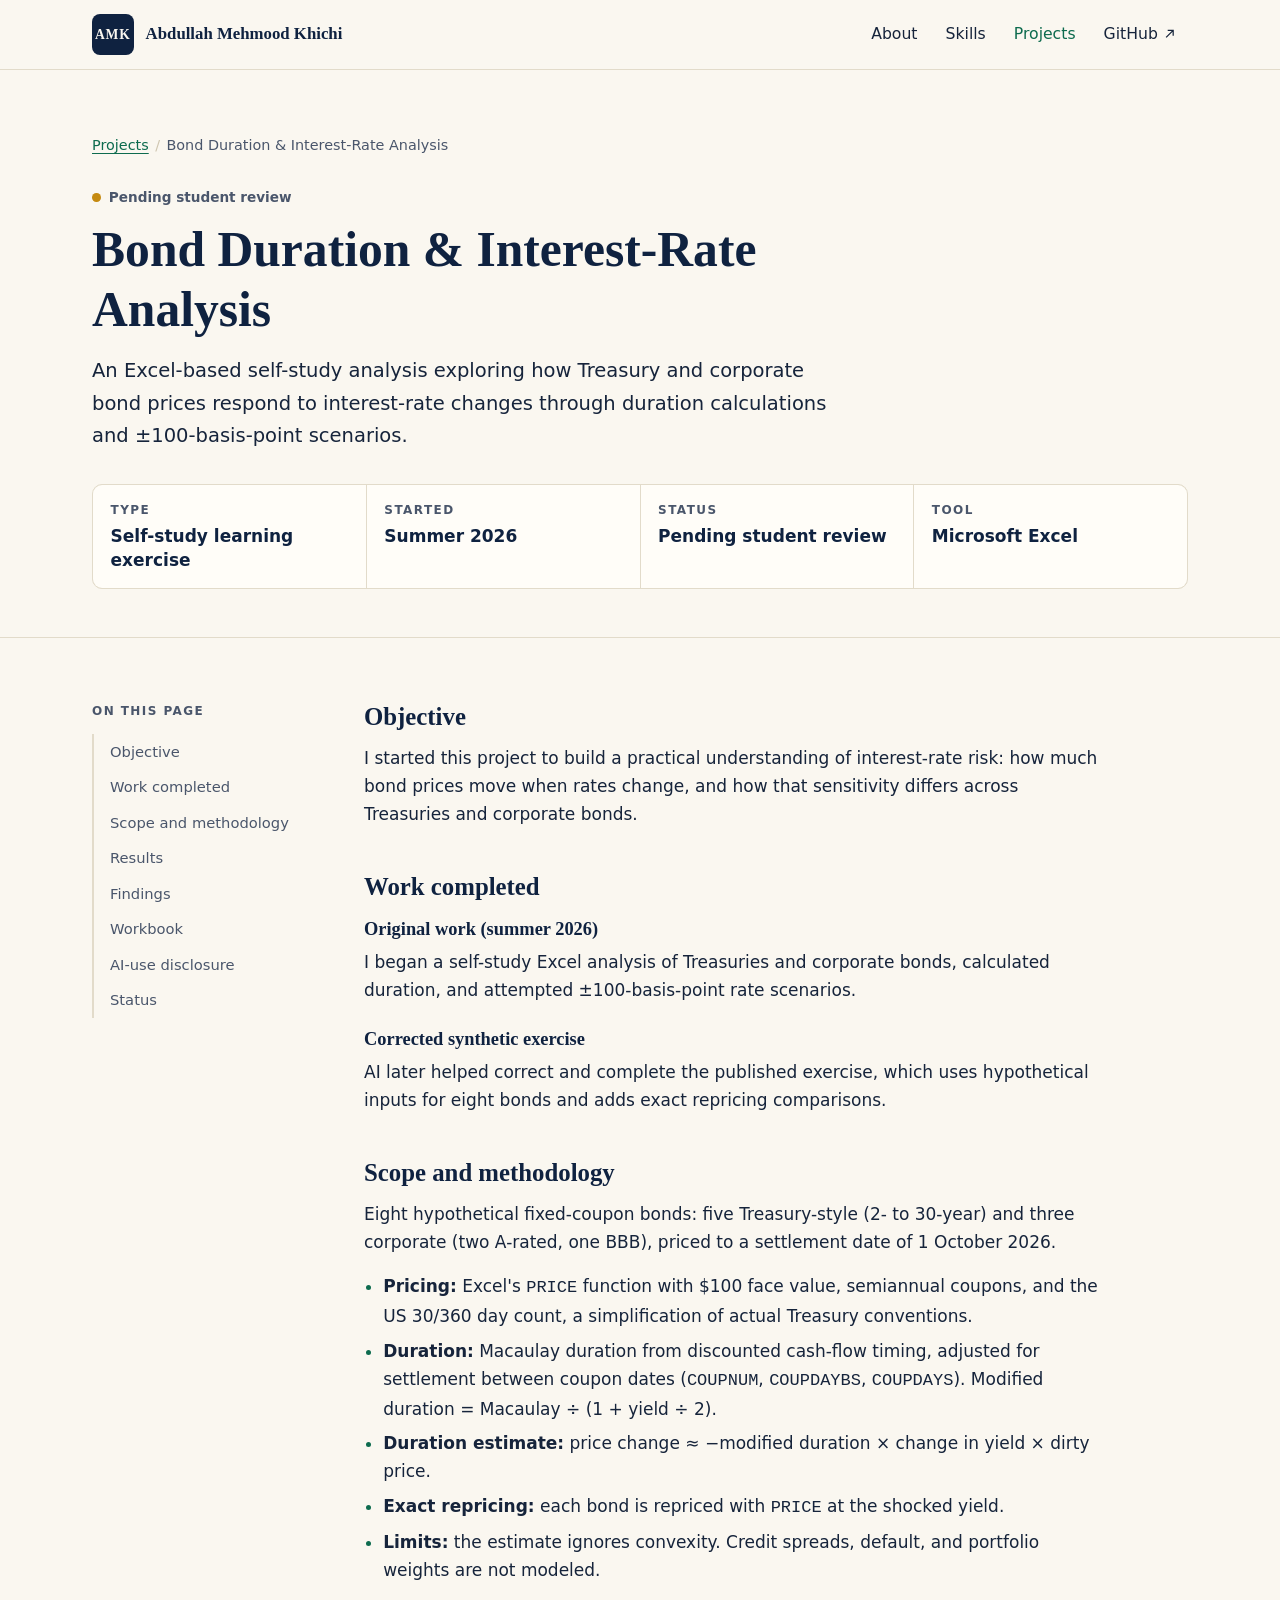
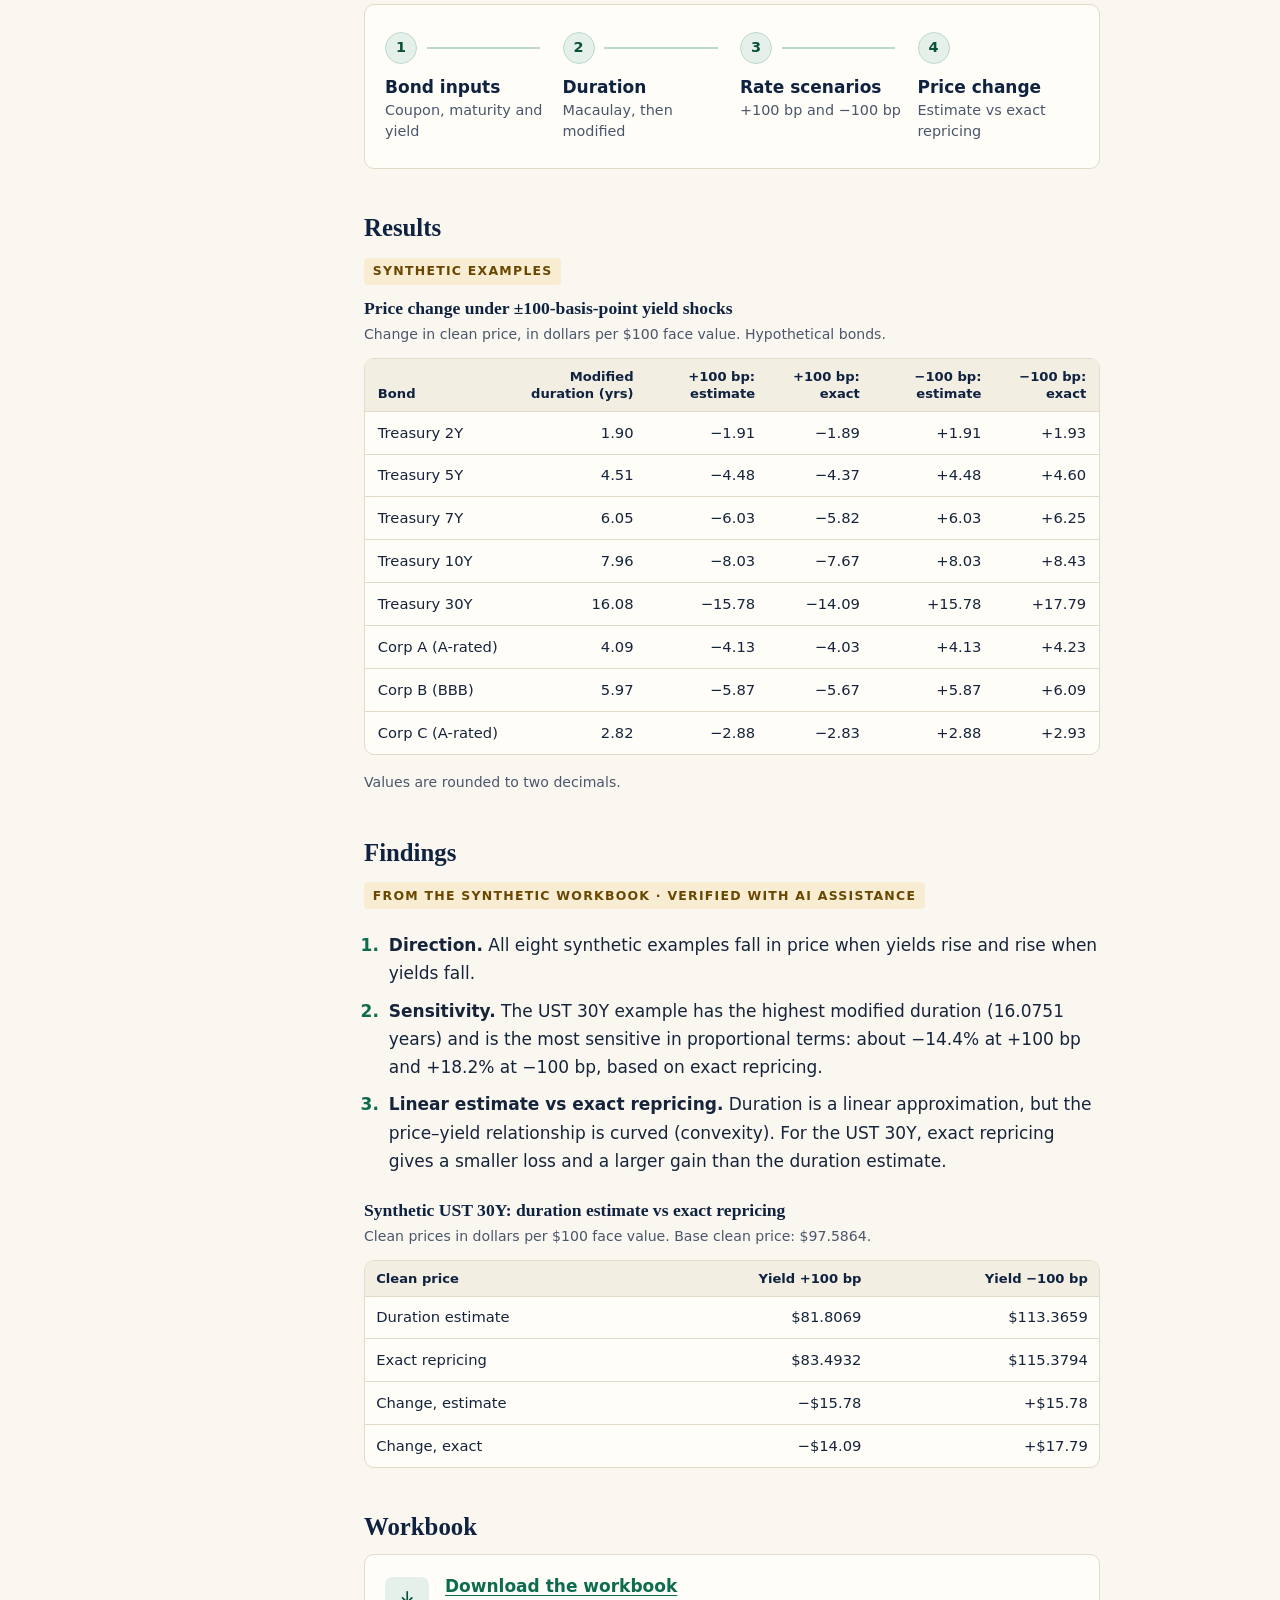
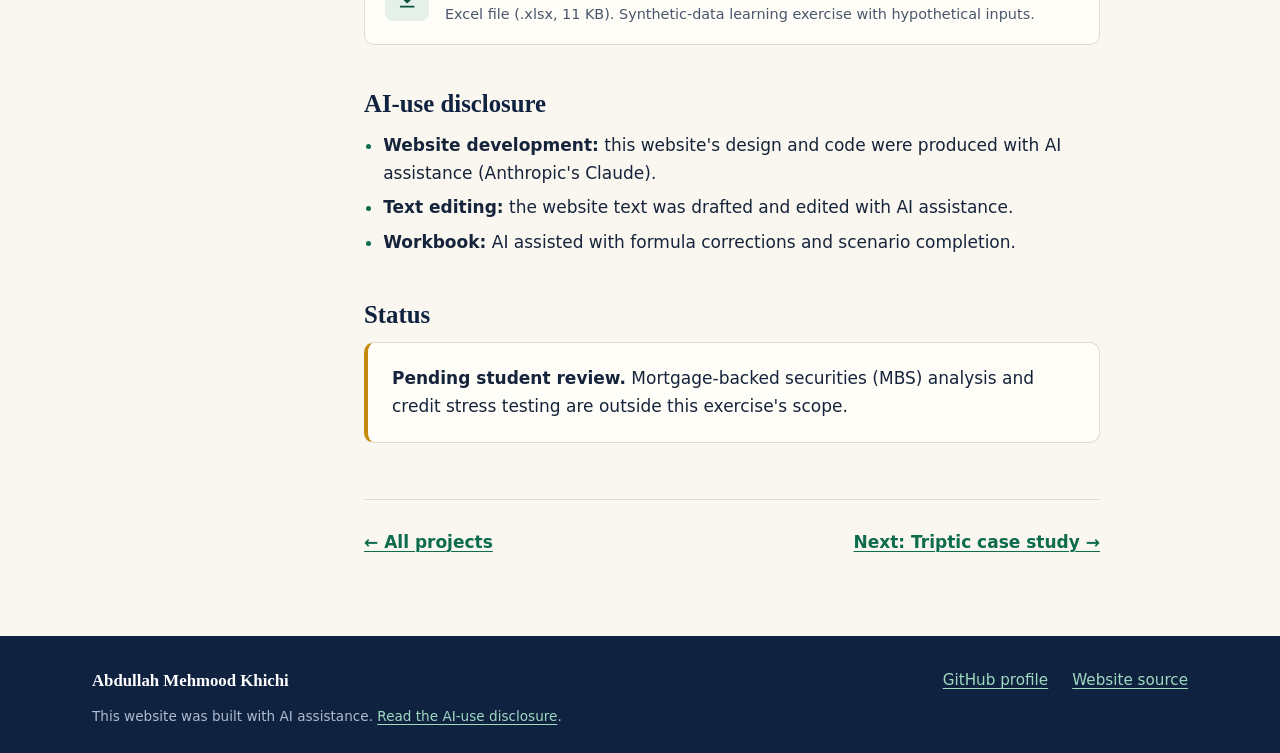
==== commit 53bb7cad: "Add findings section to bond case study Co-Authored-By: Claude Opus 5.5 <noreply@anthropic.com>" ====
--- a/projects/bond-duration.html
+++ b/projects/bond-duration.html
@@ -57,6 +57,7 @@
         <li><a href="#work">Work completed</a></li>
         <li><a href="#method">Scope and methodology</a></li>
         <li><a href="#results">Results</a></li>
+        <li><a href="#findings">Findings</a></li>
         <li><a href="#resource">Workbook</a></li>
         <li><a href="#ai-use">AI-use disclosure</a></li>
         <li><a href="#status">Status</a></li>
@@ -72,13 +73,9 @@
       <section class="case-section" id="work" aria-labelledby="work-h">
         <h2 id="work-h">Work completed</h2>
         <h3>Original work (summer 2026)</h3>
-        <ul>
-          <li>Set up an Excel sheet covering Treasuries and corporate bonds.</li>
-          <li>Calculated duration for each bond.</li>
-          <li>Applied simple +100 and −100 basis-point interest-rate shocks to estimate price changes.</li>
-        </ul>
-        <h3>Corrected workbook</h3>
-        <p>A separate workbook develops this into a synthetic-data learning exercise with hypothetical inputs for eight bonds. AI assisted with its formula corrections and with completing the scenarios, including exact repricing comparisons.</p>
+        <p>I began a self-study Excel analysis of Treasuries and corporate bonds, calculated duration, and attempted ±100-basis-point rate scenarios.</p>
+        <h3>Corrected synthetic exercise</h3>
+        <p>AI later helped correct and complete the published exercise, which uses hypothetical inputs for eight bonds and adds exact repricing comparisons.</p>
       </section>
 
       <section class="case-section" id="method" aria-labelledby="method-h">
@@ -129,7 +126,35 @@
             </tbody>
           </table>
         </div>
-        <p class="table-notes">In every example, the duration estimate overstates the loss when yields rise and understates the gain when yields fall. The gap, the effect of convexity, is widest for the 30-year bond. Values are rounded to two decimals.</p>
+        <p class="table-notes">Values are rounded to two decimals.</p>
+      </section>
+
+      <section class="case-section" id="findings" aria-labelledby="findings-h">
+        <h2 id="findings-h">Findings</h2>
+        <span class="label-note">From the synthetic workbook · verified with AI assistance</span>
+        <ol class="findings-list">
+          <li><strong>Direction.</strong> All eight synthetic examples fall in price when yields rise and rise when yields fall.</li>
+          <li><strong>Sensitivity.</strong> The UST 30Y example has the highest modified duration (16.0751 years) and is the most sensitive in proportional terms: about −14.4% at +100 bp and +18.2% at −100 bp, based on exact repricing.</li>
+          <li><strong>Linear estimate vs exact repricing.</strong> Duration is a linear approximation, but the price–yield relationship is curved (convexity). For the UST 30Y, exact repricing gives a smaller loss and a larger gain than the duration estimate.</li>
+        </ol>
+        <p class="table-title" id="ust30-caption"><strong>Synthetic UST 30Y: duration estimate vs exact repricing</strong>Clean prices in dollars per $100 face value. Base clean price: $97.5864.</p>
+        <div class="table-wrap" tabindex="0" role="region" aria-labelledby="ust30-caption">
+          <table class="results results-compact" aria-labelledby="ust30-caption">
+            <thead>
+              <tr>
+                <th scope="col">Clean price</th>
+                <th scope="col">Yield +100 bp</th>
+                <th scope="col">Yield −100 bp</th>
+              </tr>
+            </thead>
+            <tbody>
+              <tr><th scope="row">Duration estimate</th><td>$81.8069</td><td>$113.3659</td></tr>
+              <tr><th scope="row">Exact repricing</th><td>$83.4932</td><td>$115.3794</td></tr>
+              <tr><th scope="row">Change, estimate</th><td>−$15.78</td><td>+$15.78</td></tr>
+              <tr><th scope="row">Change, exact</th><td>−$14.09</td><td>+$17.79</td></tr>
+            </tbody>
+          </table>
+        </div>
       </section>
 
       <section class="case-section" id="resource" aria-labelledby="resource-h">
--- a/styles.css
+++ b/styles.css
@@ -283,6 +283,13 @@
 .results tbody th { font-weight: 500; }
 .results tbody tr:hover { background: #f7f3e9; }
 .table-notes { font-size: .88rem; color: var(--muted); }
+.results-compact { min-width: 0; }
+.results-compact th, .results-compact td { padding: .55rem .7rem; }
+.results-compact th { white-space: normal; }
+@media (max-width: 480px) { .results-compact { font-size: .86rem; } .results-compact th, .results-compact td { padding: .5rem .55rem; } }
+.findings-list { padding-left: 1.3rem; margin: 0 0 1.5rem; }
+.findings-list li { margin: .6rem 0; padding-left: .25rem; }
+.findings-list li::marker { color: var(--emerald); font-weight: 700; }
 .table-notes li { margin: .25rem 0; }
 
 /* Download */
